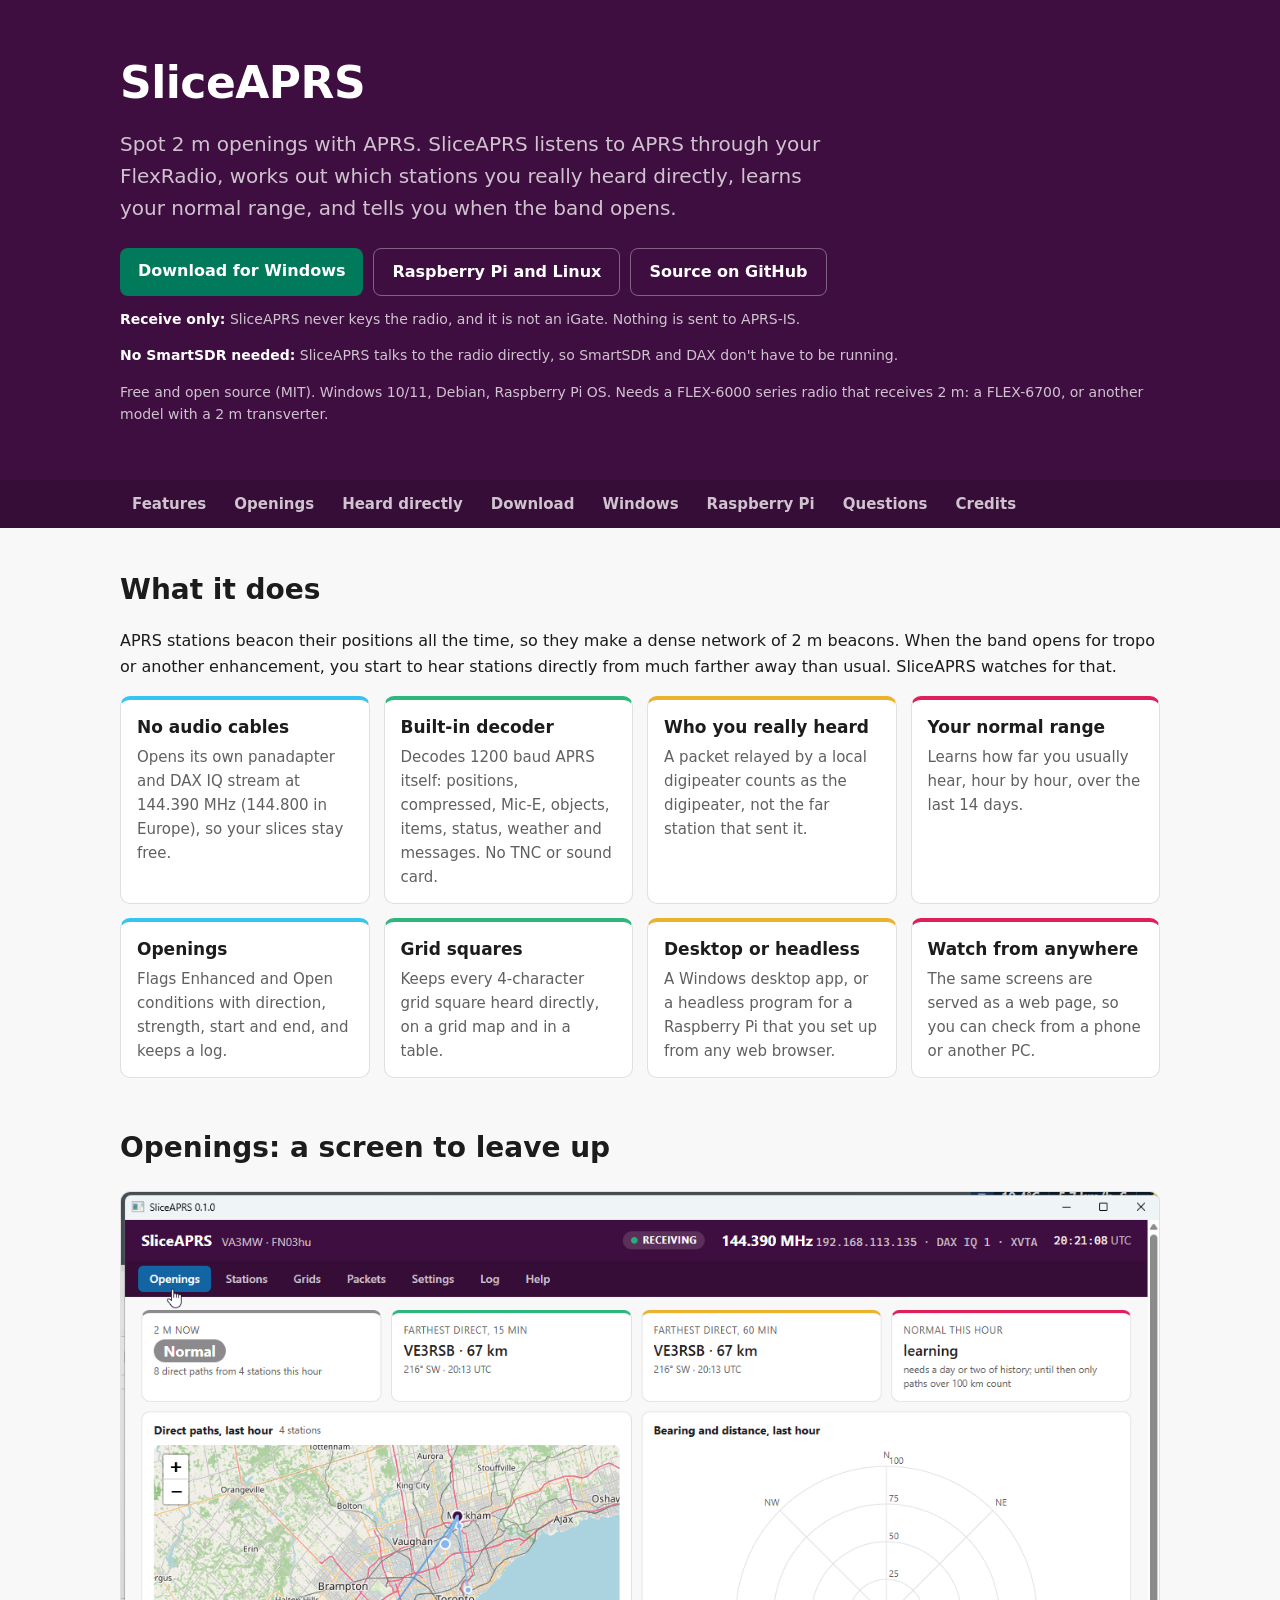
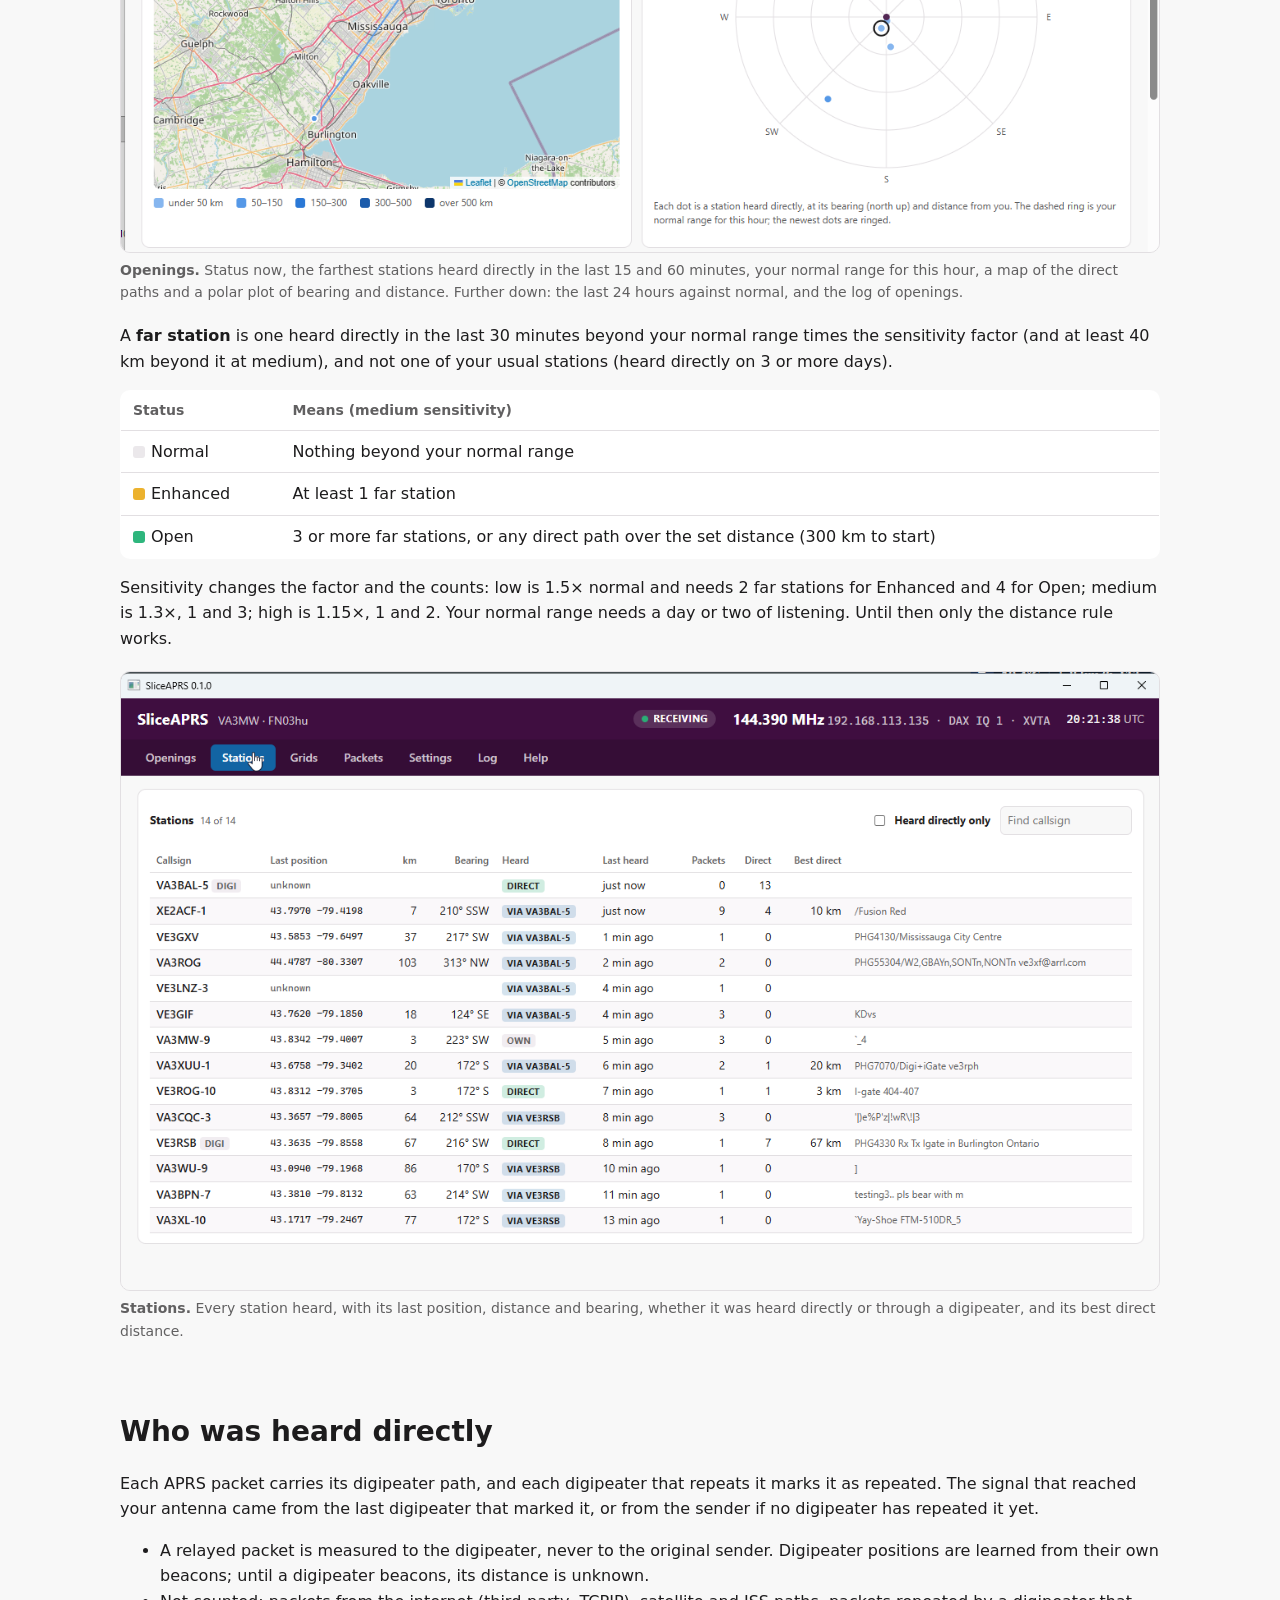
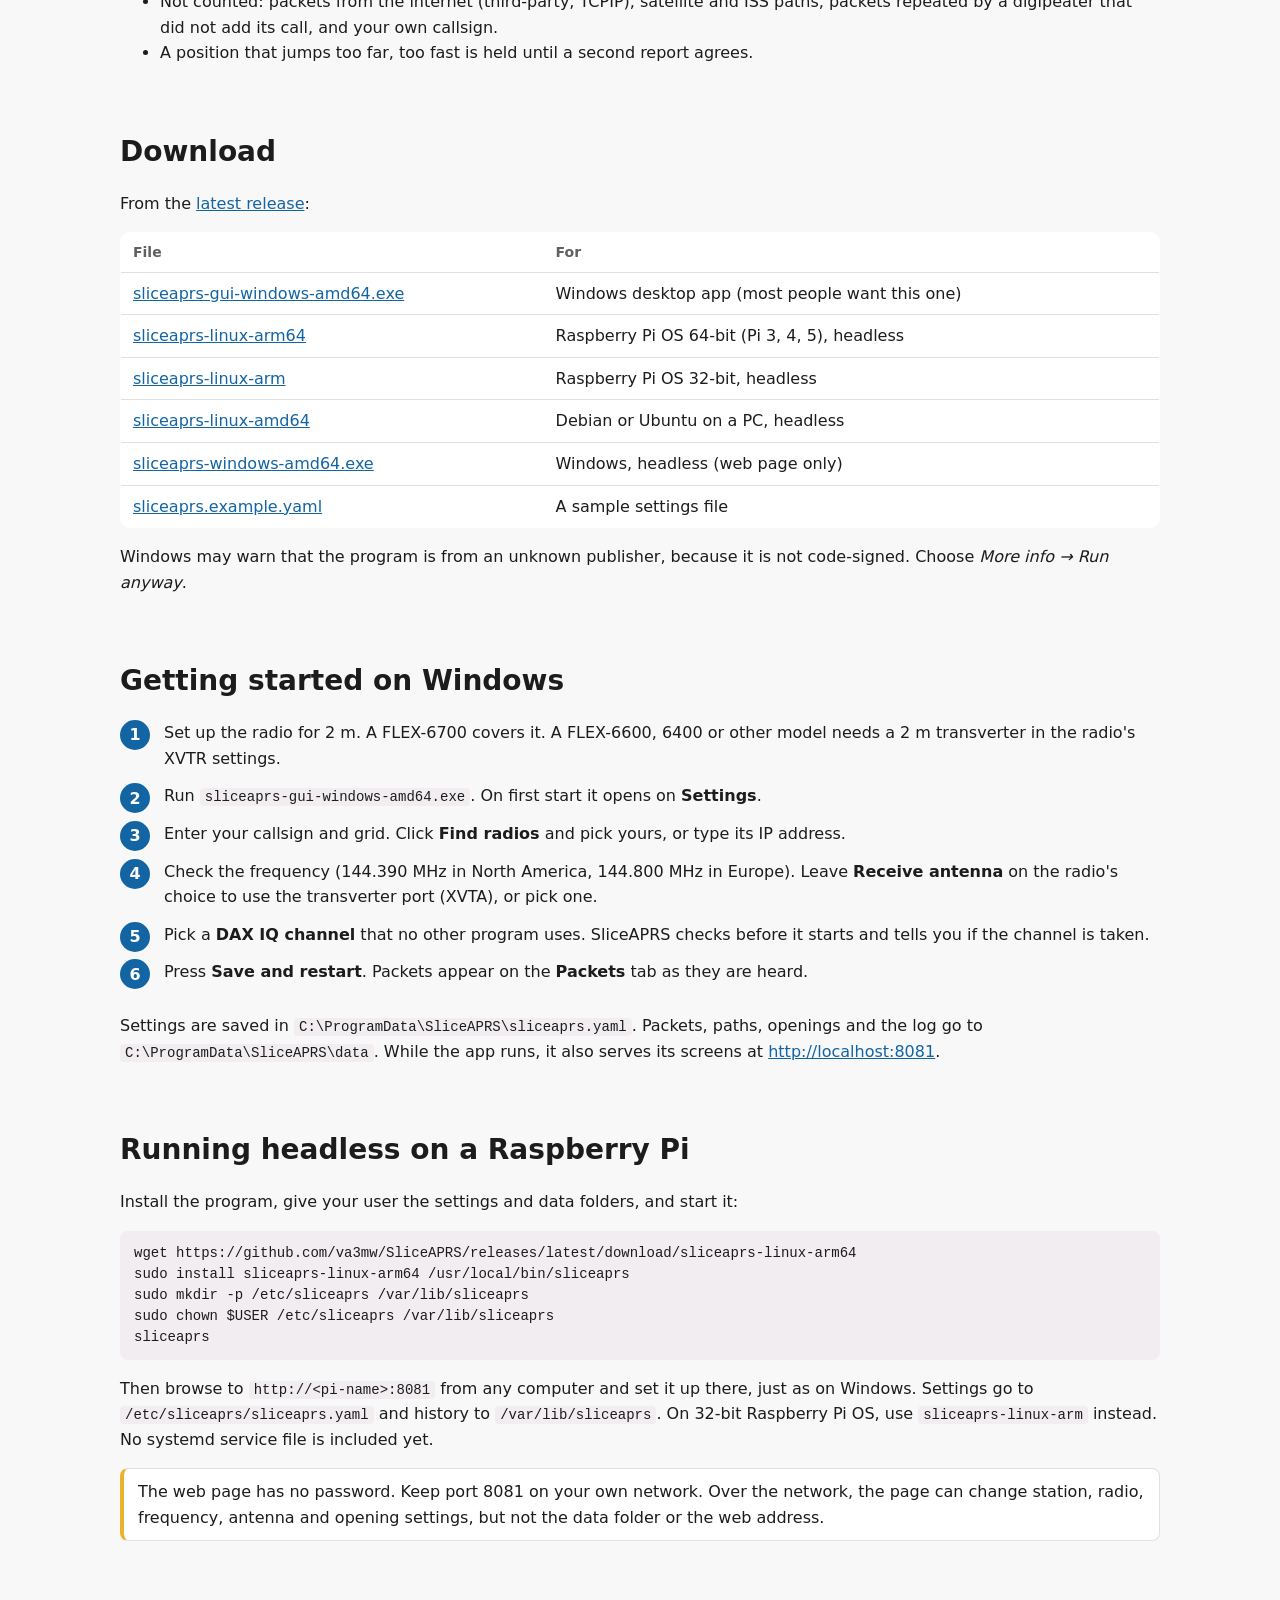
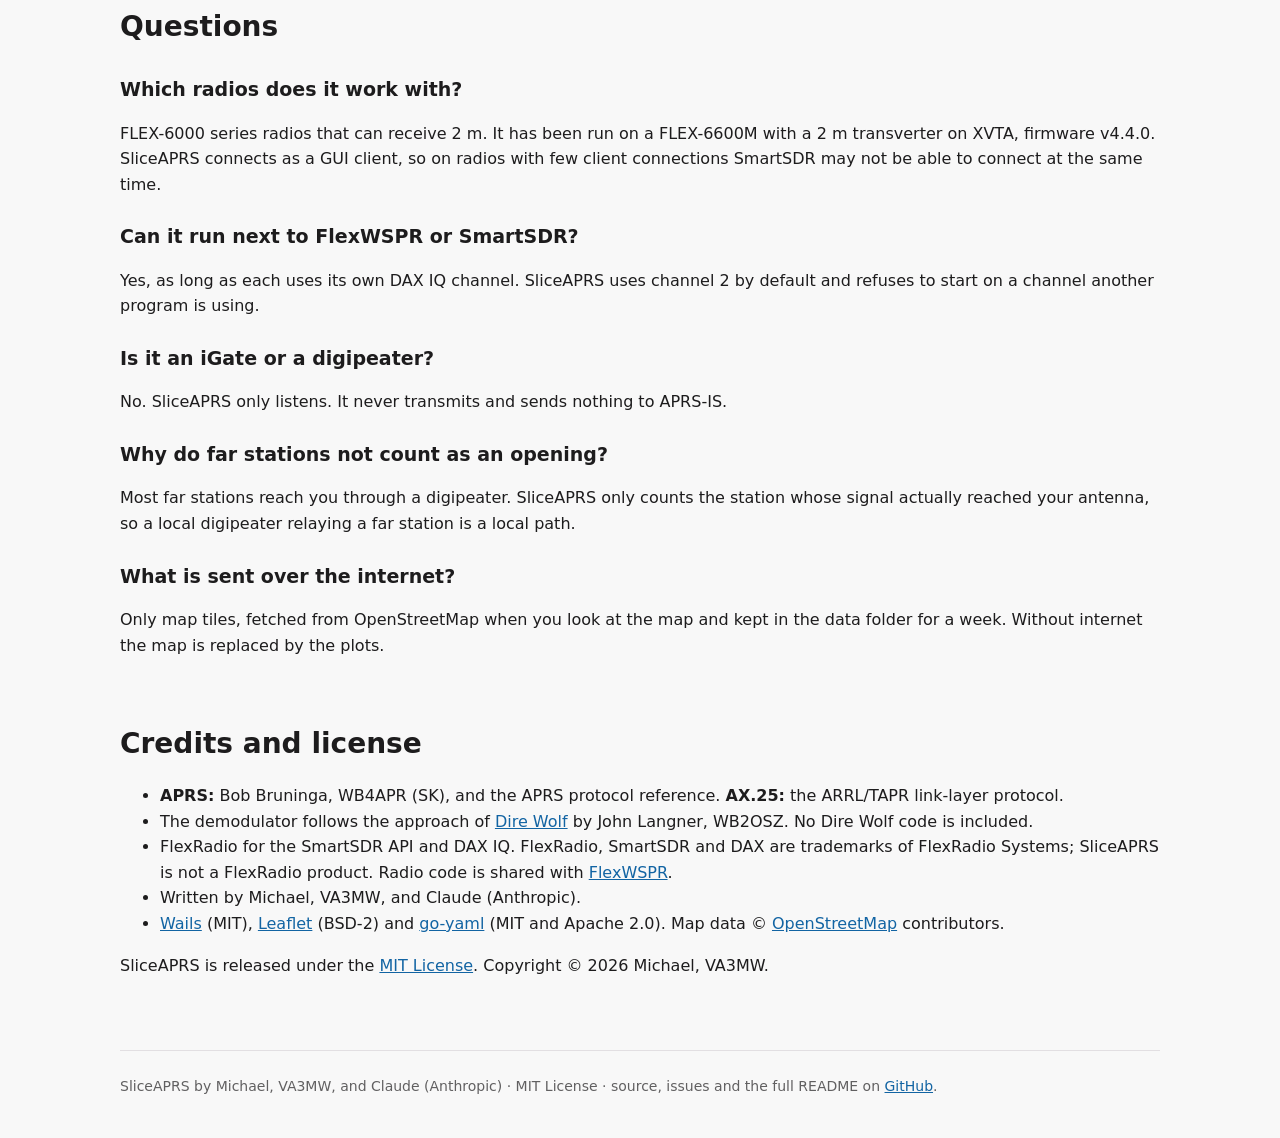
==== docs/index.html @ 5c66c069 "User page for GitHub Pages; link it from the README Co-Authored-By: Claude Opus 5.5 <noreply@anthrop" ====
<!doctype html>
<html lang="en">
<head>
<meta charset="utf-8">
<meta name="viewport" content="width=device-width, initial-scale=1">
<title>SliceAPRS</title>
<meta name="description" content="SliceAPRS: spot 2 m openings with APRS through a FlexRadio, on Windows, Debian and Raspberry Pi. Receive only.">
<style>
:root {
  --aub: #3f0e40; --aub-2: #350d36; --aub-3: #522653; --aub-ink: #fff; --aub-muted: #cfc3cf;
  --bg: #f8f8f8; --panel: #fff; --line: #e2dfe2; --text: #1d1c1d; --muted: #616061;
  --accent: #1264a3; --go: #007a5a; --go-hover: #148567;
  --c-blue: #36c5f0; --c-green: #2eb67d; --c-yellow: #ecb22e; --c-red: #e01e5a;
  --code: #f1edf1;
  color-scheme: light;
}
@media (prefers-color-scheme: dark) {
  :root { --aub: #350d36; --aub-2: #2a0a2b; --aub-ink: #e8e8e8; --aub-muted: #a8a0a8;
    --bg: #1a1d21; --panel: #222529; --line: #35373b; --text: #d1d2d3; --muted: #9a9b9e;
    --accent: #1d9bd1; --code: #2c2d30; color-scheme: dark; }
}
* { box-sizing: border-box; }
html { scroll-behavior: smooth; }
body { margin: 0; background: var(--bg); color: var(--text);
  font: 16px/1.6 system-ui, -apple-system, "Segoe UI", Roboto, sans-serif; }
a { color: var(--accent); }
code, pre { font-family: ui-monospace, "Cascadia Mono", Consolas, monospace; font-size: 14px; }
code { background: var(--code); padding: 1px 5px; border-radius: 4px; }
pre { background: var(--code); padding: 12px 14px; border-radius: 8px; overflow-x: auto; line-height: 1.5; }
pre code { background: none; padding: 0; }
.wrap { max-width: 1080px; margin: 0 auto; padding: 0 20px; }

header.hero { background: var(--aub); color: var(--aub-ink); padding: 48px 0 40px; }
.hero h1 { margin: 0; font-size: 44px; letter-spacing: -.5px; }
.hero p.lead { font-size: 20px; color: var(--aub-muted); max-width: 720px; margin: 10px 0 24px; }
.btns { display: flex; flex-wrap: wrap; gap: 10px; }
.btn { display: inline-block; padding: 10px 18px; border-radius: 8px; font-weight: 700; text-decoration: none; }
.btn.go { background: var(--go); color: #fff; }
.btn.go:hover { background: var(--go-hover); }
.btn.ghost { border: 1px solid rgba(255,255,255,.35); color: var(--aub-ink); }
.btn.ghost:hover { background: var(--aub-3); }
.hero .small { color: var(--aub-muted); font-size: 14px; margin-top: 12px; }
nav.bar { background: var(--aub-2); position: sticky; top: 0; z-index: 2; }
nav.bar .wrap { display: flex; gap: 4px; overflow-x: auto; scrollbar-width: none; padding-top: 6px; padding-bottom: 6px; }
nav.bar a { color: var(--aub-muted); text-decoration: none; font-weight: 600; padding: 6px 12px; border-radius: 6px; white-space: nowrap; font-size: 15px; }
nav.bar a:hover { background: var(--aub-3); color: var(--aub-ink); }

section { padding: 40px 0 8px; }
h2 { font-size: 28px; margin: 0 0 12px; }
h3 { font-size: 19px; margin: 24px 0 6px; }
.cards { display: grid; grid-template-columns: repeat(auto-fit, minmax(230px, 1fr)); gap: 14px; margin-top: 16px; }
.card { background: var(--panel); border: 1px solid var(--line); border-top: 4px solid var(--c-blue); border-radius: 10px; padding: 14px 16px; }
.card:nth-child(4n+2) { border-top-color: var(--c-green); }
.card:nth-child(4n+3) { border-top-color: var(--c-yellow); }
.card:nth-child(4n+4) { border-top-color: var(--c-red); }
.card h3 { margin: 0 0 4px; font-size: 17px; }
.card p { margin: 0; color: var(--muted); font-size: 15px; }
figure { margin: 20px 0; }
figure img { width: 100%; height: auto; border-radius: 10px; border: 1px solid var(--line); display: block; background: #fff; }
figcaption { color: var(--muted); font-size: 14px; margin-top: 6px; }
table { width: 100%; border-collapse: collapse; background: var(--panel); border: 1px solid var(--line); border-radius: 10px; overflow: hidden; }
th, td { text-align: left; padding: 8px 12px; border-bottom: 1px solid var(--line); vertical-align: top; }
th { font-size: 14px; color: var(--muted); }
tr:last-child td { border-bottom: 0; }
.scroll { overflow-x: auto; }
.steps { counter-reset: s; list-style: none; padding: 0; }
.steps li { counter-increment: s; position: relative; padding: 0 0 12px 44px; }
.steps li::before { content: counter(s); position: absolute; left: 0; top: 0; width: 30px; height: 30px; border-radius: 50%;
  background: var(--accent); color: #fff; font-weight: 700; display: flex; align-items: center; justify-content: center; }
.two { display: grid; grid-template-columns: 1fr 1fr; gap: 24px; }
@media (max-width: 800px) { .two { grid-template-columns: 1fr; } .hero h1 { font-size: 34px; } }
.note { background: var(--panel); border: 1px solid var(--line); border-left: 4px solid var(--c-yellow); border-radius: 8px; padding: 10px 14px; }
.lv { display: inline-block; width: 12px; height: 12px; border-radius: 3px; margin-right: 6px; vertical-align: -1px; }
footer { margin-top: 48px; padding: 24px 0 40px; border-top: 1px solid var(--line); color: var(--muted); font-size: 14px; }
</style>
</head>
<body>

<header class="hero">
  <div class="wrap">
    <h1>SliceAPRS</h1>
    <p class="lead">Spot 2 m openings with APRS. SliceAPRS listens to APRS through your FlexRadio, works out which stations you really heard directly, learns your normal range, and tells you when the band opens.</p>
    <div class="btns">
      <a class="btn go" href="https://github.com/va3mw/SliceAPRS/releases/latest/download/sliceaprs-gui-windows-amd64.exe">Download for Windows</a>
      <a class="btn ghost" href="#download">Raspberry Pi and Linux</a>
      <a class="btn ghost" href="https://github.com/va3mw/SliceAPRS">Source on GitHub</a>
    </div>
    <p class="small"><b style="color:var(--aub-ink)">Receive only:</b> SliceAPRS never keys the radio, and it is not an iGate. Nothing is sent to APRS-IS.</p>
    <p class="small"><b style="color:var(--aub-ink)">No SmartSDR needed:</b> SliceAPRS talks to the radio directly, so SmartSDR and DAX don't have to be running.</p>
    <p class="small">Free and open source (MIT). Windows 10/11, Debian, Raspberry Pi OS. Needs a FLEX-6000 series radio that receives 2 m: a FLEX-6700, or another model with a 2 m transverter.</p>
  </div>
</header>

<nav class="bar"><div class="wrap">
  <a href="#features">Features</a>
  <a href="#openings">Openings</a>
  <a href="#heard">Heard directly</a>
  <a href="#download">Download</a>
  <a href="#windows">Windows</a>
  <a href="#pi">Raspberry Pi</a>
  <a href="#faq">Questions</a>
  <a href="#credits">Credits</a>
</div></nav>

<main class="wrap">

<section id="features">
  <h2>What it does</h2>
  <p>APRS stations beacon their positions all the time, so they make a dense network of 2 m beacons. When the band opens for tropo or another enhancement, you start to hear stations directly from much farther away than usual. SliceAPRS watches for that.</p>
  <div class="cards">
    <div class="card"><h3>No audio cables</h3><p>Opens its own panadapter and DAX IQ stream at 144.390 MHz (144.800 in Europe), so your slices stay free.</p></div>
    <div class="card"><h3>Built-in decoder</h3><p>Decodes 1200 baud APRS itself: positions, compressed, Mic-E, objects, items, status, weather and messages. No TNC or sound card.</p></div>
    <div class="card"><h3>Who you really heard</h3><p>A packet relayed by a local digipeater counts as the digipeater, not the far station that sent it.</p></div>
    <div class="card"><h3>Your normal range</h3><p>Learns how far you usually hear, hour by hour, over the last 14 days.</p></div>
    <div class="card"><h3>Openings</h3><p>Flags Enhanced and Open conditions with direction, strength, start and end, and keeps a log.</p></div>
    <div class="card"><h3>Grid squares</h3><p>Keeps every 4-character grid square heard directly, on a grid map and in a table.</p></div>
    <div class="card"><h3>Desktop or headless</h3><p>A Windows desktop app, or a headless program for a Raspberry Pi that you set up from any web browser.</p></div>
    <div class="card"><h3>Watch from anywhere</h3><p>The same screens are served as a web page, so you can check from a phone or another PC.</p></div>
  </div>
</section>

<section id="openings">
  <h2>Openings: a screen to leave up</h2>
  <figure>
    <img src="openings.png" alt="Openings tab: 2 m status, farthest direct stations, a map of direct paths and a bearing and distance plot" loading="lazy">
    <figcaption><b>Openings.</b> Status now, the farthest stations heard directly in the last 15 and 60 minutes, your normal range for this hour, a map of the direct paths and a polar plot of bearing and distance. Further down: the last 24 hours against normal, and the log of openings.</figcaption>
  </figure>
  <p>A <b>far station</b> is one heard directly in the last 30 minutes beyond your normal range times the sensitivity factor (and at least 40 km beyond it at medium), and not one of your usual stations (heard directly on 3 or more days).</p>
  <div class="scroll"><table>
    <tr><th>Status</th><th>Means (medium sensitivity)</th></tr>
    <tr><td><span class="lv" style="background:#ebe8eb"></span>Normal</td><td>Nothing beyond your normal range</td></tr>
    <tr><td><span class="lv" style="background:#ecb22e"></span>Enhanced</td><td>At least 1 far station</td></tr>
    <tr><td><span class="lv" style="background:#2eb67d"></span>Open</td><td>3 or more far stations, or any direct path over the set distance (300 km to start)</td></tr>
  </table></div>
  <p>Sensitivity changes the factor and the counts: low is 1.5× normal and needs 2 far stations for Enhanced and 4 for Open; medium is 1.3×, 1 and 3; high is 1.15×, 1 and 2. Your normal range needs a day or two of listening. Until then only the distance rule works.</p>
  <figure>
    <img src="stations.png" alt="Stations tab: every station heard with its position, distance, bearing and how it was heard" loading="lazy">
    <figcaption><b>Stations.</b> Every station heard, with its last position, distance and bearing, whether it was heard directly or through a digipeater, and its best direct distance.</figcaption>
  </figure>
</section>

<section id="heard">
  <h2>Who was heard directly</h2>
  <p>Each APRS packet carries its digipeater path, and each digipeater that repeats it marks it as repeated. The signal that reached your antenna came from the last digipeater that marked it, or from the sender if no digipeater has repeated it yet.</p>
  <ul>
    <li>A relayed packet is measured to the digipeater, never to the original sender. Digipeater positions are learned from their own beacons; until a digipeater beacons, its distance is unknown.</li>
    <li>Not counted: packets from the internet (third-party, TCPIP), satellite and ISS paths, packets repeated by a digipeater that did not add its call, and your own callsign.</li>
    <li>A position that jumps too far, too fast is held until a second report agrees.</li>
  </ul>
</section>

<section id="download">
  <h2>Download</h2>
  <p>From the <a href="https://github.com/va3mw/SliceAPRS/releases/latest">latest release</a>:</p>
  <div class="scroll"><table>
    <tr><th>File</th><th>For</th></tr>
    <tr><td><a href="https://github.com/va3mw/SliceAPRS/releases/latest/download/sliceaprs-gui-windows-amd64.exe">sliceaprs-gui-windows-amd64.exe</a></td><td>Windows desktop app (most people want this one)</td></tr>
    <tr><td><a href="https://github.com/va3mw/SliceAPRS/releases/latest/download/sliceaprs-linux-arm64">sliceaprs-linux-arm64</a></td><td>Raspberry Pi OS 64-bit (Pi 3, 4, 5), headless</td></tr>
    <tr><td><a href="https://github.com/va3mw/SliceAPRS/releases/latest/download/sliceaprs-linux-arm">sliceaprs-linux-arm</a></td><td>Raspberry Pi OS 32-bit, headless</td></tr>
    <tr><td><a href="https://github.com/va3mw/SliceAPRS/releases/latest/download/sliceaprs-linux-amd64">sliceaprs-linux-amd64</a></td><td>Debian or Ubuntu on a PC, headless</td></tr>
    <tr><td><a href="https://github.com/va3mw/SliceAPRS/releases/latest/download/sliceaprs-windows-amd64.exe">sliceaprs-windows-amd64.exe</a></td><td>Windows, headless (web page only)</td></tr>
    <tr><td><a href="https://github.com/va3mw/SliceAPRS/releases/latest/download/sliceaprs.example.yaml">sliceaprs.example.yaml</a></td><td>A sample settings file</td></tr>
  </table></div>
  <p>Windows may warn that the program is from an unknown publisher, because it is not code-signed. Choose <i>More info → Run anyway</i>.</p>
</section>

<section id="windows">
  <h2>Getting started on Windows</h2>
  <ol class="steps">
    <li>Set up the radio for 2 m. A FLEX-6700 covers it. A FLEX-6600, 6400 or other model needs a 2 m transverter in the radio's XVTR settings.</li>
    <li>Run <code>sliceaprs-gui-windows-amd64.exe</code>. On first start it opens on <b>Settings</b>.</li>
    <li>Enter your callsign and grid. Click <b>Find radios</b> and pick yours, or type its IP address.</li>
    <li>Check the frequency (144.390 MHz in North America, 144.800 MHz in Europe). Leave <b>Receive antenna</b> on the radio's choice to use the transverter port (XVTA), or pick one.</li>
    <li>Pick a <b>DAX IQ channel</b> that no other program uses. SliceAPRS checks before it starts and tells you if the channel is taken.</li>
    <li>Press <b>Save and restart</b>. Packets appear on the <b>Packets</b> tab as they are heard.</li>
  </ol>
  <p>Settings are saved in <code>C:\ProgramData\SliceAPRS\sliceaprs.yaml</code>. Packets, paths, openings and the log go to <code>C:\ProgramData\SliceAPRS\data</code>. While the app runs, it also serves its screens at <a href="http://localhost:8081">http://localhost:8081</a>.</p>
</section>

<section id="pi">
  <h2>Running headless on a Raspberry Pi</h2>
  <p>Install the program, give your user the settings and data folders, and start it:</p>
<pre><code>wget https://github.com/va3mw/SliceAPRS/releases/latest/download/sliceaprs-linux-arm64
sudo install sliceaprs-linux-arm64 /usr/local/bin/sliceaprs
sudo mkdir -p /etc/sliceaprs /var/lib/sliceaprs
sudo chown $USER /etc/sliceaprs /var/lib/sliceaprs
sliceaprs</code></pre>
  <p>Then browse to <code>http://&lt;pi-name&gt;:8081</code> from any computer and set it up there, just as on Windows. Settings go to <code>/etc/sliceaprs/sliceaprs.yaml</code> and history to <code>/var/lib/sliceaprs</code>. On 32-bit Raspberry Pi OS, use <code>sliceaprs-linux-arm</code> instead. No systemd service file is included yet.</p>
  <p class="note">The web page has no password. Keep port 8081 on your own network. Over the network, the page can change station, radio, frequency, antenna and opening settings, but not the data folder or the web address.</p>
</section>

<section id="faq">
  <h2>Questions</h2>
  <h3>Which radios does it work with?</h3>
  <p>FLEX-6000 series radios that can receive 2 m. It has been run on a FLEX-6600M with a 2 m transverter on XVTA, firmware v4.4.0. SliceAPRS connects as a GUI client, so on radios with few client connections SmartSDR may not be able to connect at the same time.</p>
  <h3>Can it run next to FlexWSPR or SmartSDR?</h3>
  <p>Yes, as long as each uses its own DAX IQ channel. SliceAPRS uses channel 2 by default and refuses to start on a channel another program is using.</p>
  <h3>Is it an iGate or a digipeater?</h3>
  <p>No. SliceAPRS only listens. It never transmits and sends nothing to APRS-IS.</p>
  <h3>Why do far stations not count as an opening?</h3>
  <p>Most far stations reach you through a digipeater. SliceAPRS only counts the station whose signal actually reached your antenna, so a local digipeater relaying a far station is a local path.</p>
  <h3>What is sent over the internet?</h3>
  <p>Only map tiles, fetched from OpenStreetMap when you look at the map and kept in the data folder for a week. Without internet the map is replaced by the plots.</p>
</section>

<section id="credits">
  <h2>Credits and license</h2>
  <ul>
    <li><b>APRS:</b> Bob Bruninga, WB4APR (SK), and the APRS protocol reference. <b>AX.25:</b> the ARRL/TAPR link-layer protocol.</li>
    <li>The demodulator follows the approach of <a href="https://github.com/wb2osz/direwolf">Dire Wolf</a> by John Langner, WB2OSZ. No Dire Wolf code is included.</li>
    <li>FlexRadio for the SmartSDR API and DAX IQ. FlexRadio, SmartSDR and DAX are trademarks of FlexRadio Systems; SliceAPRS is not a FlexRadio product. Radio code is shared with <a href="https://va3mw.github.io/FlexWSPR/">FlexWSPR</a>.</li>
    <li>Written by Michael, VA3MW, and Claude (Anthropic).</li>
    <li><a href="https://wails.io/">Wails</a> (MIT), <a href="https://leafletjs.com/">Leaflet</a> (BSD-2) and <a href="https://github.com/go-yaml/yaml">go-yaml</a> (MIT and Apache 2.0). Map data © <a href="https://www.openstreetmap.org/copyright">OpenStreetMap</a> contributors.</li>
  </ul>
  <p>SliceAPRS is released under the <a href="https://github.com/va3mw/SliceAPRS/blob/main/LICENSE">MIT License</a>. Copyright © 2026 Michael, VA3MW.</p>
</section>

<footer>
  SliceAPRS by Michael, VA3MW, and Claude (Anthropic) · MIT License · source, issues and the full README on <a href="https://github.com/va3mw/SliceAPRS">GitHub</a>.
</footer>
</main>
</body>
</html>
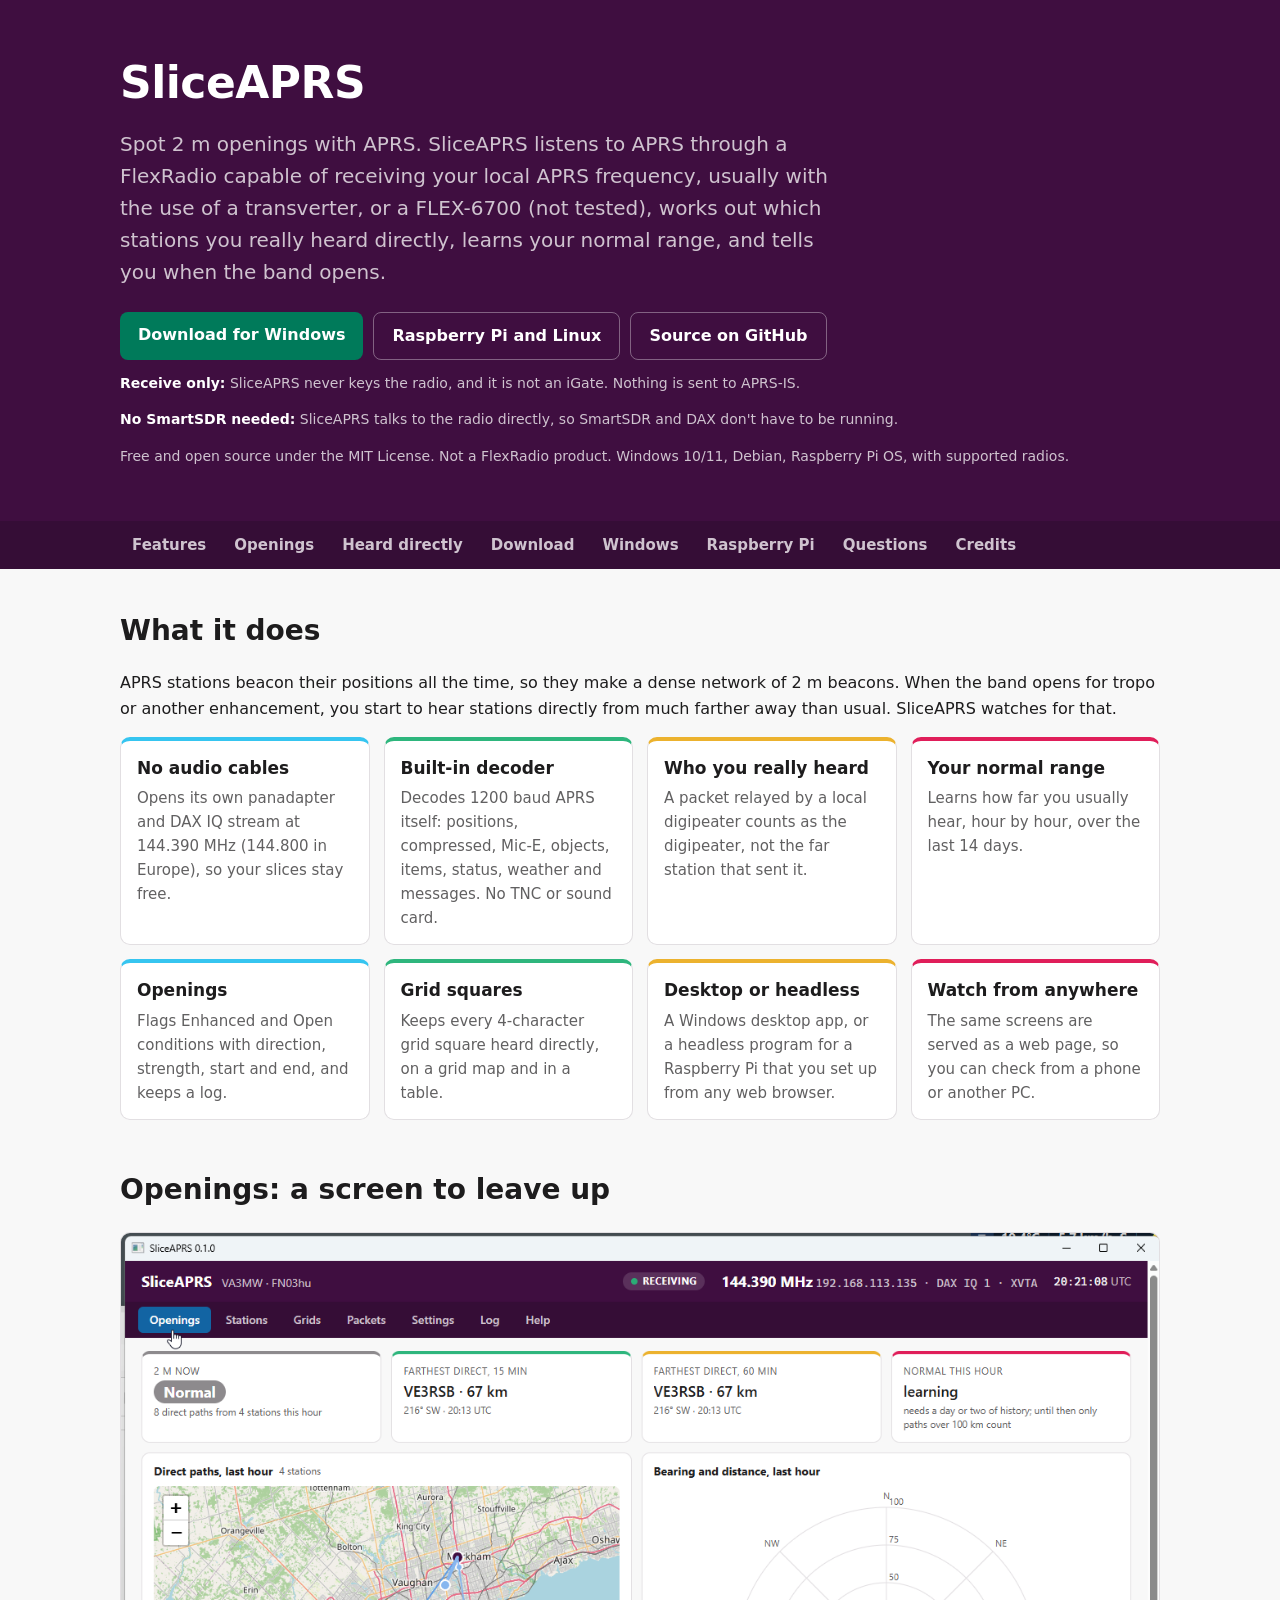
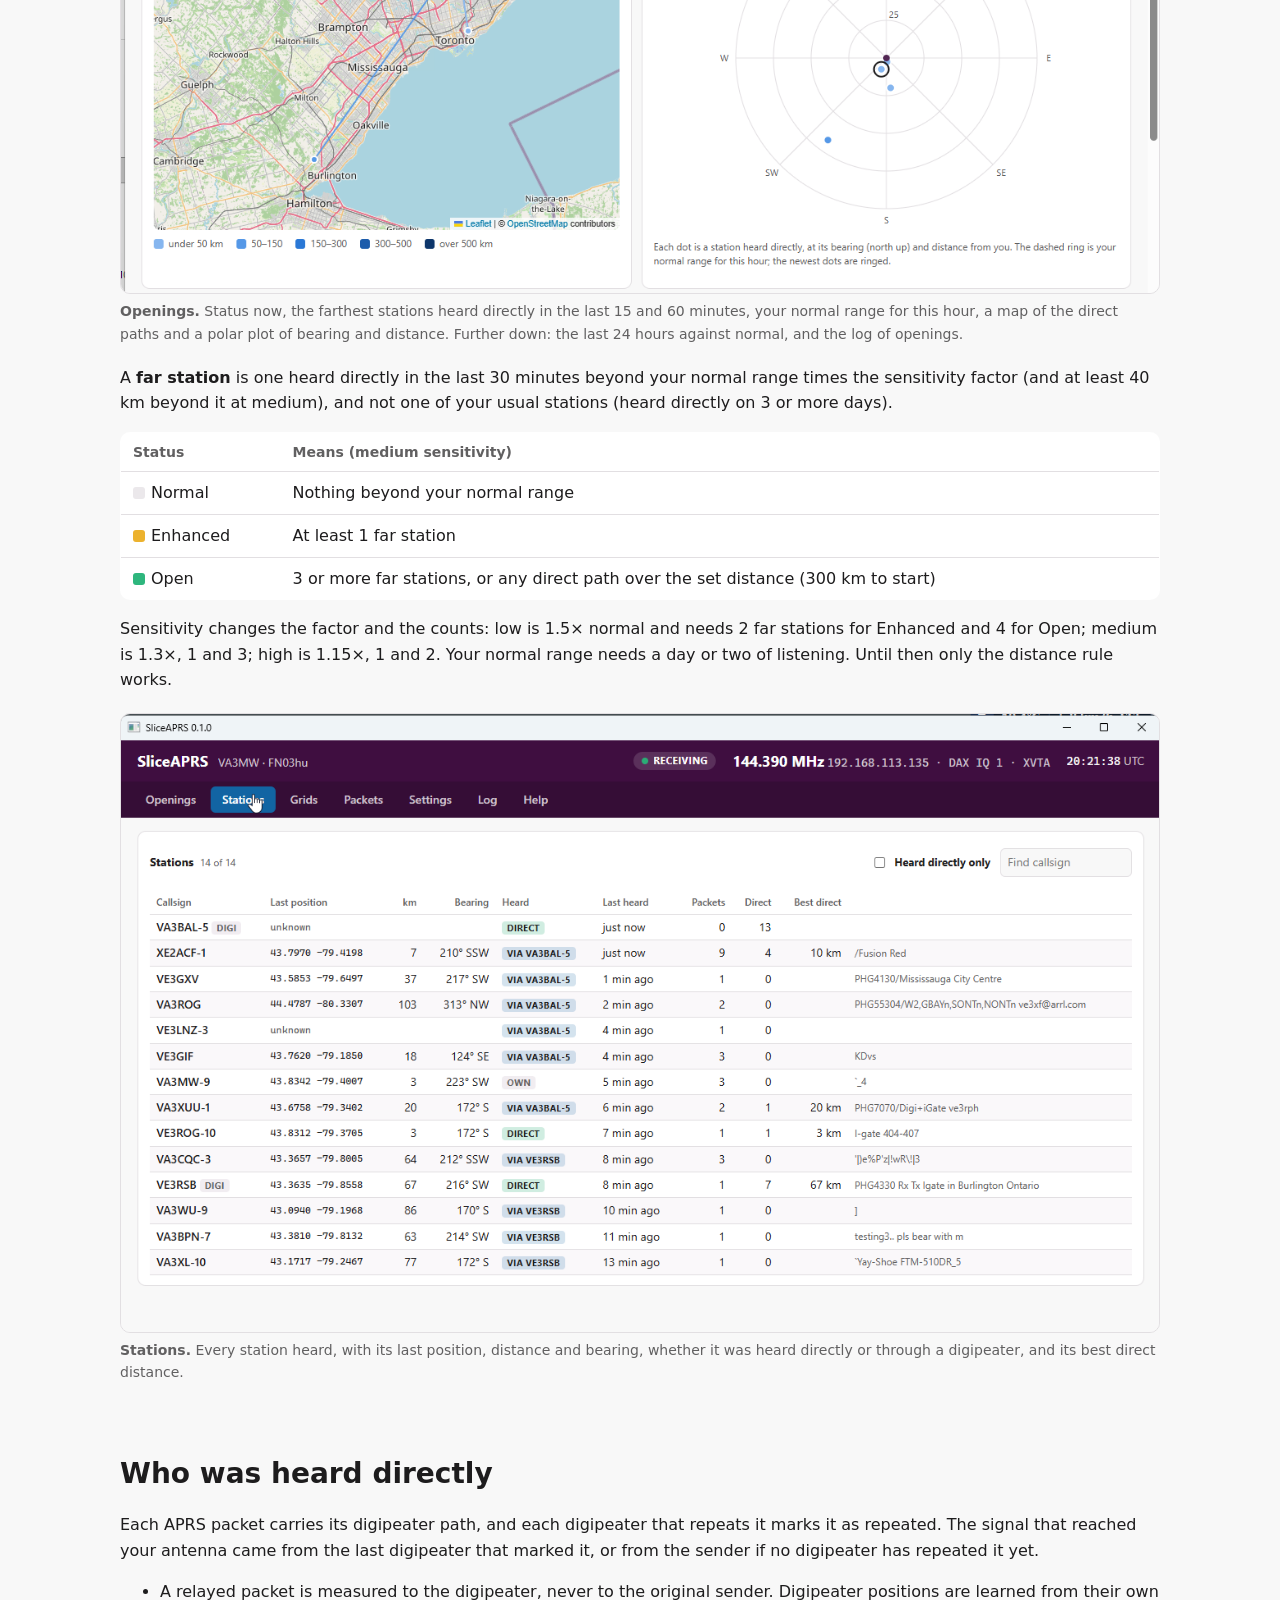
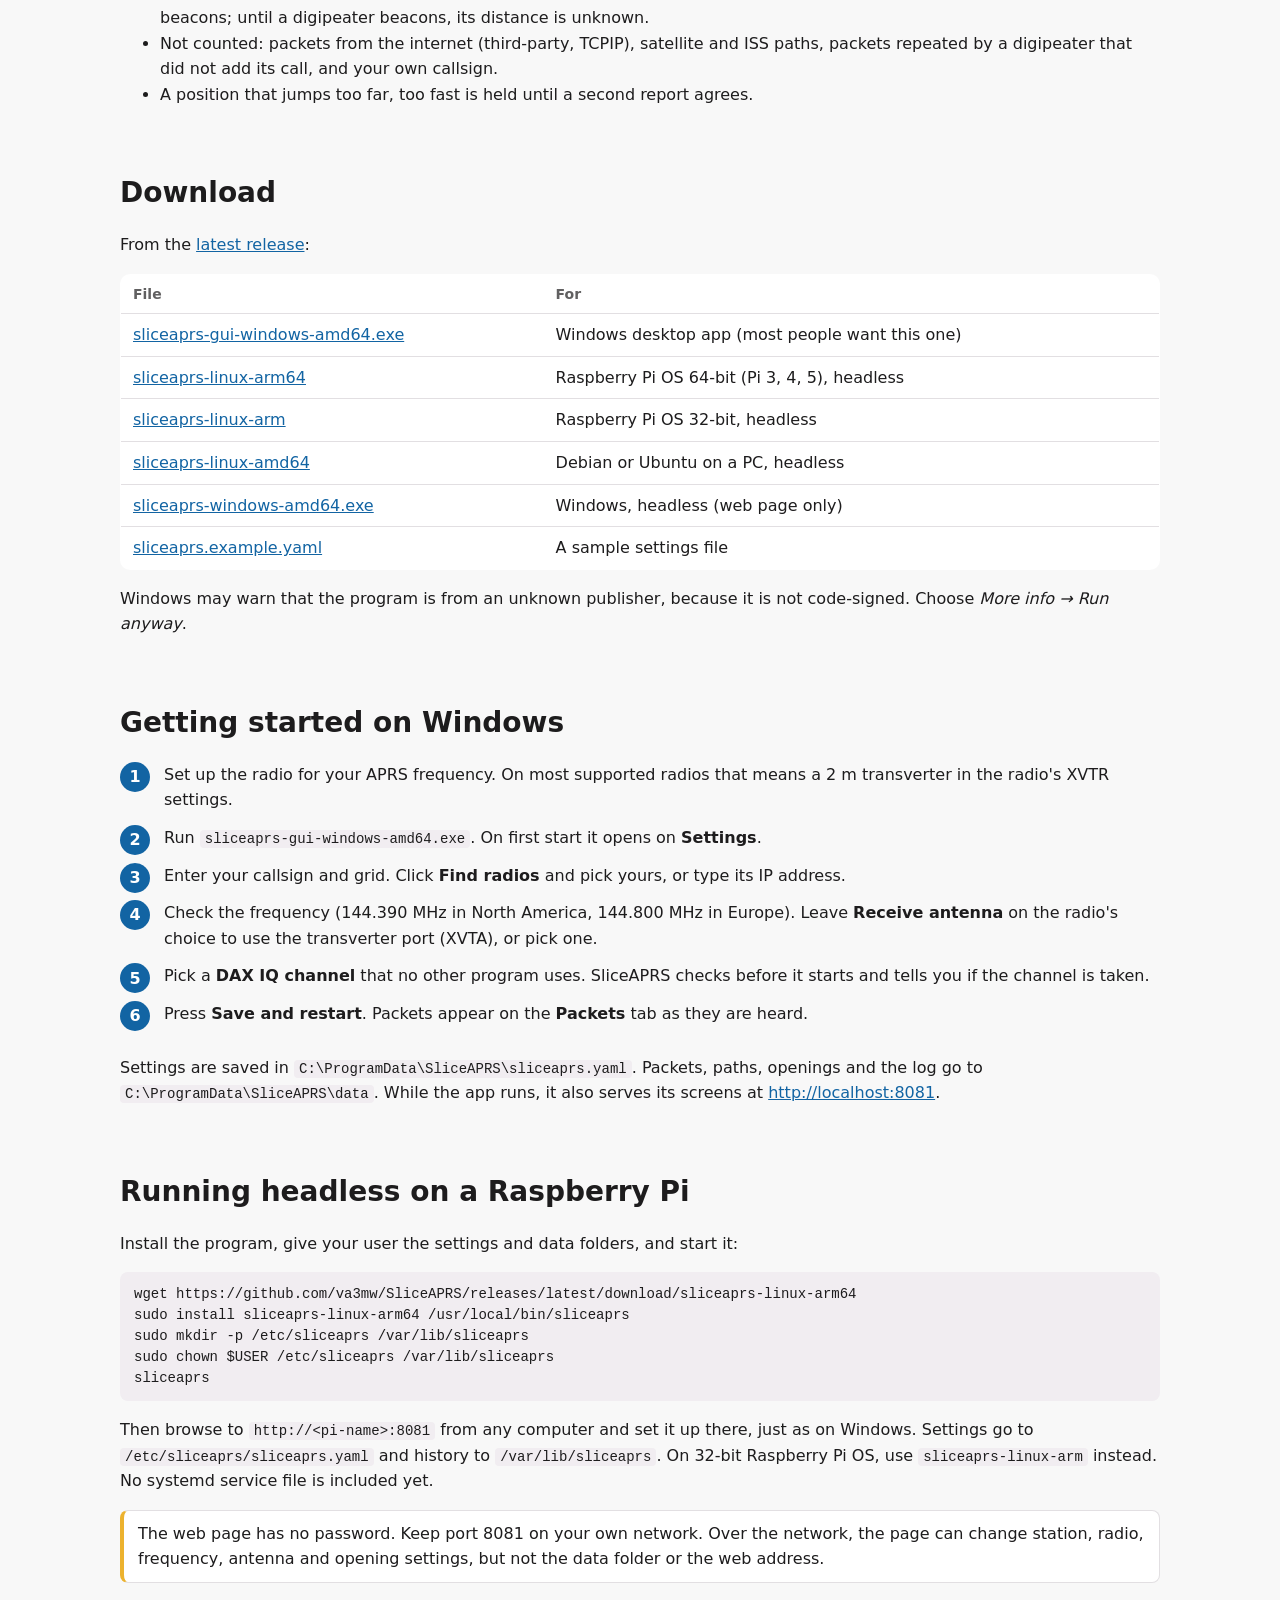
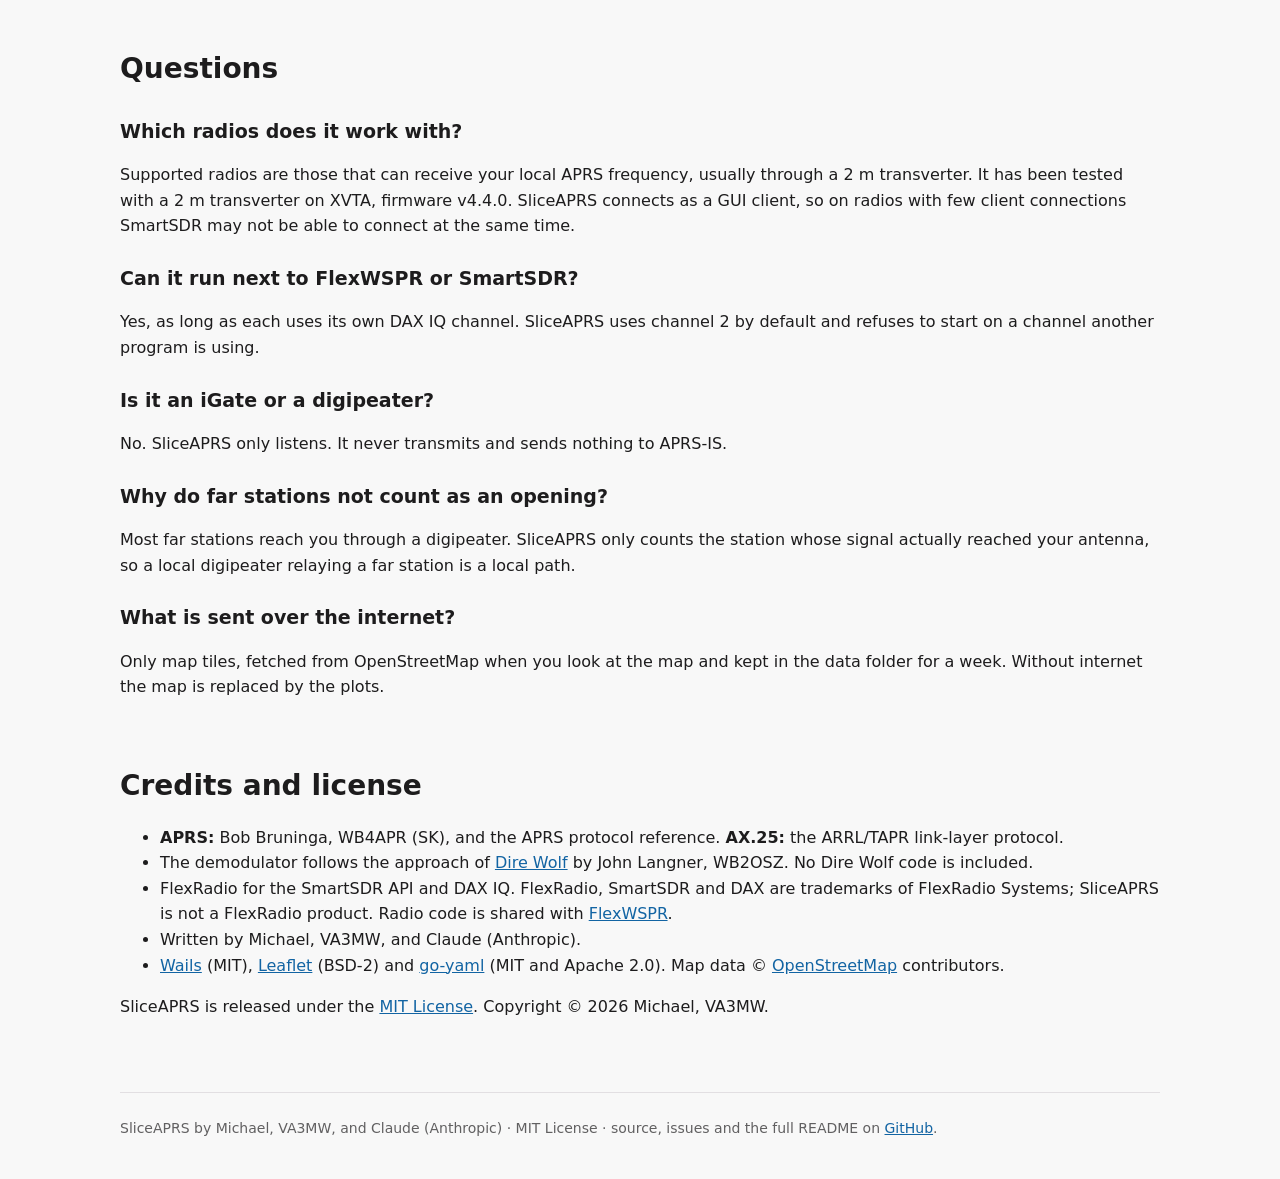
==== commit f56ce6af: "Radio wording: supported radios; not a FlexRadio product; MIT Name radio models only in the first me" ====
--- a/docs/index.html
+++ b/docs/index.html
@@ -79,7 +79,7 @@
 <header class="hero">
   <div class="wrap">
     <h1>SliceAPRS</h1>
-    <p class="lead">Spot 2 m openings with APRS. SliceAPRS listens to APRS through your FlexRadio, works out which stations you really heard directly, learns your normal range, and tells you when the band opens.</p>
+    <p class="lead">Spot 2 m openings with APRS. SliceAPRS listens to APRS through a FlexRadio capable of receiving your local APRS frequency, usually with the use of a transverter, or a FLEX-6700 (not tested), works out which stations you really heard directly, learns your normal range, and tells you when the band opens.</p>
     <div class="btns">
       <a class="btn go" href="https://github.com/va3mw/SliceAPRS/releases/latest/download/sliceaprs-gui-windows-amd64.exe">Download for Windows</a>
       <a class="btn ghost" href="#download">Raspberry Pi and Linux</a>
@@ -87,7 +87,7 @@
     </div>
     <p class="small"><b style="color:var(--aub-ink)">Receive only:</b> SliceAPRS never keys the radio, and it is not an iGate. Nothing is sent to APRS-IS.</p>
     <p class="small"><b style="color:var(--aub-ink)">No SmartSDR needed:</b> SliceAPRS talks to the radio directly, so SmartSDR and DAX don't have to be running.</p>
-    <p class="small">Free and open source (MIT). Windows 10/11, Debian, Raspberry Pi OS. Needs a FLEX-6000 series radio that receives 2 m: a FLEX-6700, or another model with a 2 m transverter.</p>
+    <p class="small">Free and open source under the MIT License. Not a FlexRadio product. Windows 10/11, Debian, Raspberry Pi OS, with supported radios.</p>
   </div>
 </header>
 
@@ -167,7 +167,7 @@
 <section id="windows">
   <h2>Getting started on Windows</h2>
   <ol class="steps">
-    <li>Set up the radio for 2 m. A FLEX-6700 covers it. A FLEX-6600, 6400 or other model needs a 2 m transverter in the radio's XVTR settings.</li>
+    <li>Set up the radio for your APRS frequency. On most supported radios that means a 2 m transverter in the radio's XVTR settings.</li>
     <li>Run <code>sliceaprs-gui-windows-amd64.exe</code>. On first start it opens on <b>Settings</b>.</li>
     <li>Enter your callsign and grid. Click <b>Find radios</b> and pick yours, or type its IP address.</li>
     <li>Check the frequency (144.390 MHz in North America, 144.800 MHz in Europe). Leave <b>Receive antenna</b> on the radio's choice to use the transverter port (XVTA), or pick one.</li>
@@ -192,7 +192,7 @@
 <section id="faq">
   <h2>Questions</h2>
   <h3>Which radios does it work with?</h3>
-  <p>FLEX-6000 series radios that can receive 2 m. It has been run on a FLEX-6600M with a 2 m transverter on XVTA, firmware v4.4.0. SliceAPRS connects as a GUI client, so on radios with few client connections SmartSDR may not be able to connect at the same time.</p>
+  <p>Supported radios are those that can receive your local APRS frequency, usually through a 2 m transverter. It has been tested with a 2 m transverter on XVTA, firmware v4.4.0. SliceAPRS connects as a GUI client, so on radios with few client connections SmartSDR may not be able to connect at the same time.</p>
   <h3>Can it run next to FlexWSPR or SmartSDR?</h3>
   <p>Yes, as long as each uses its own DAX IQ channel. SliceAPRS uses channel 2 by default and refuses to start on a channel another program is using.</p>
   <h3>Is it an iGate or a digipeater?</h3>
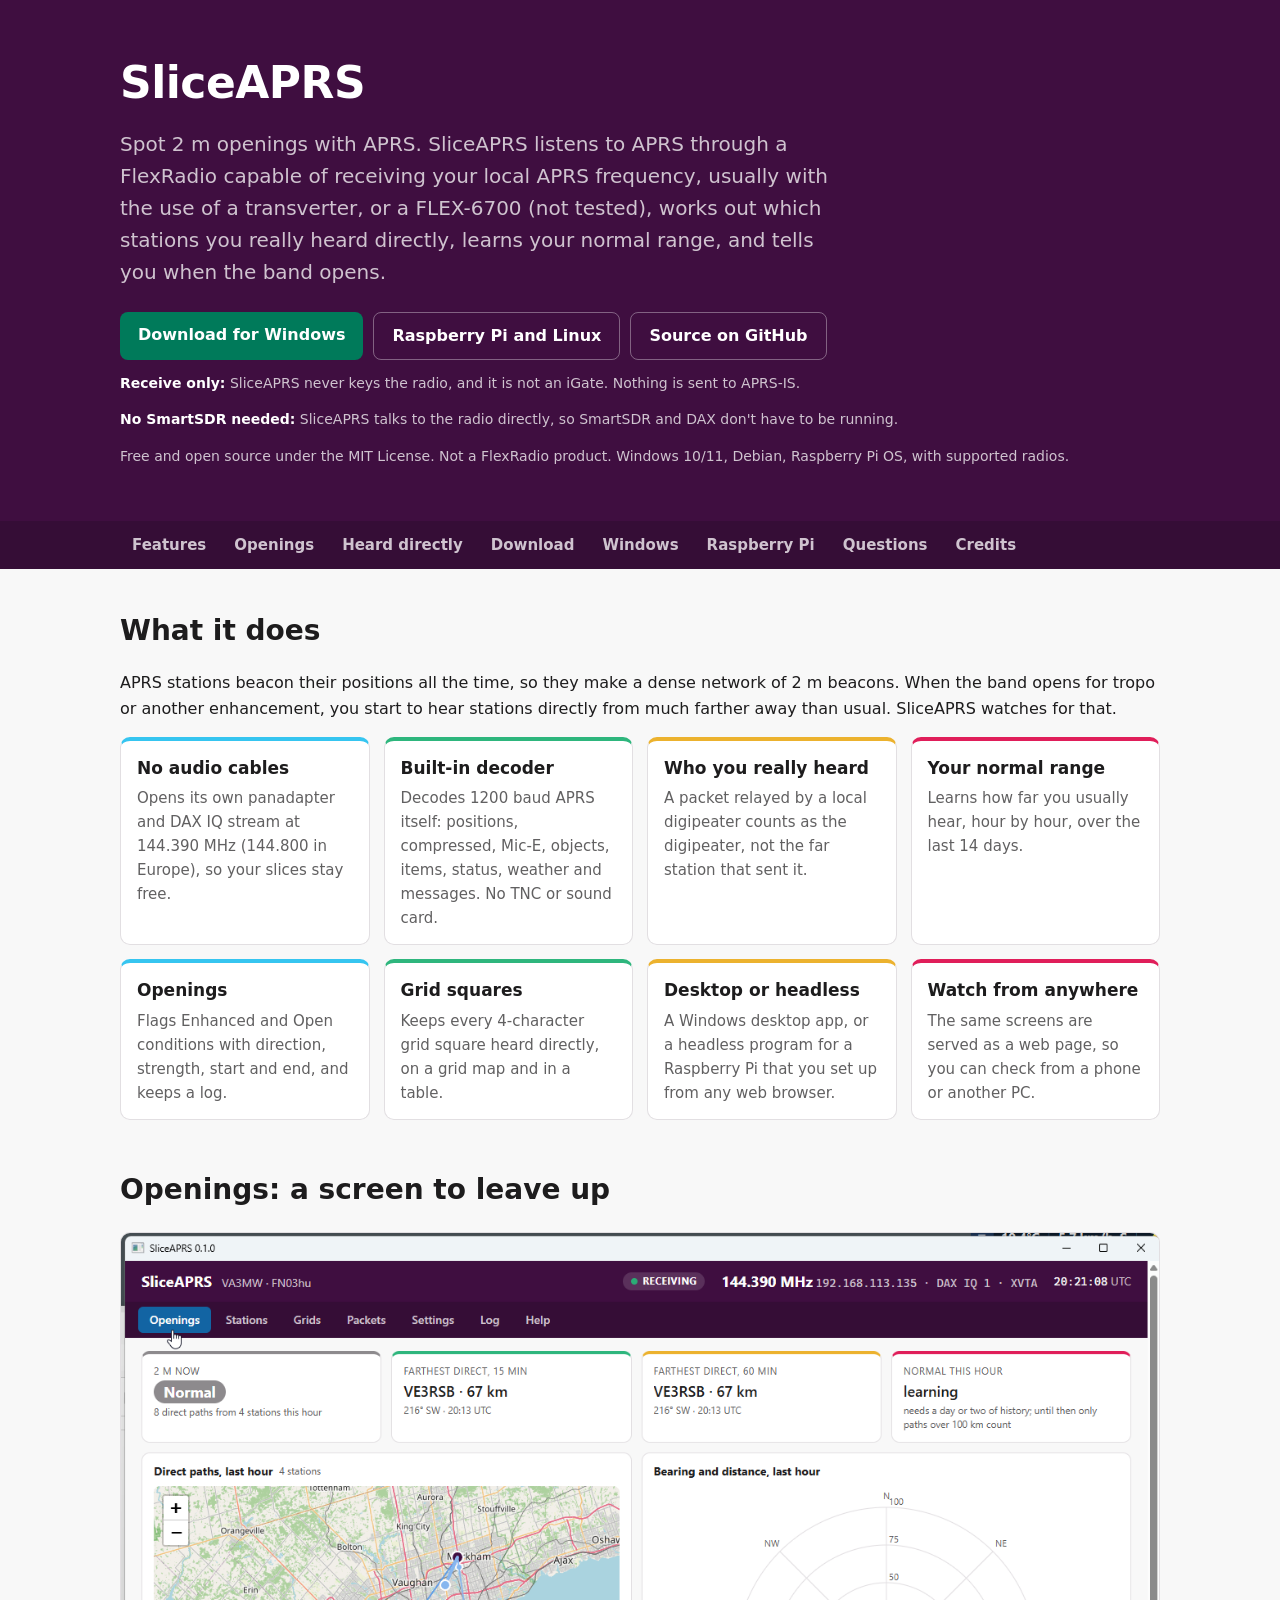
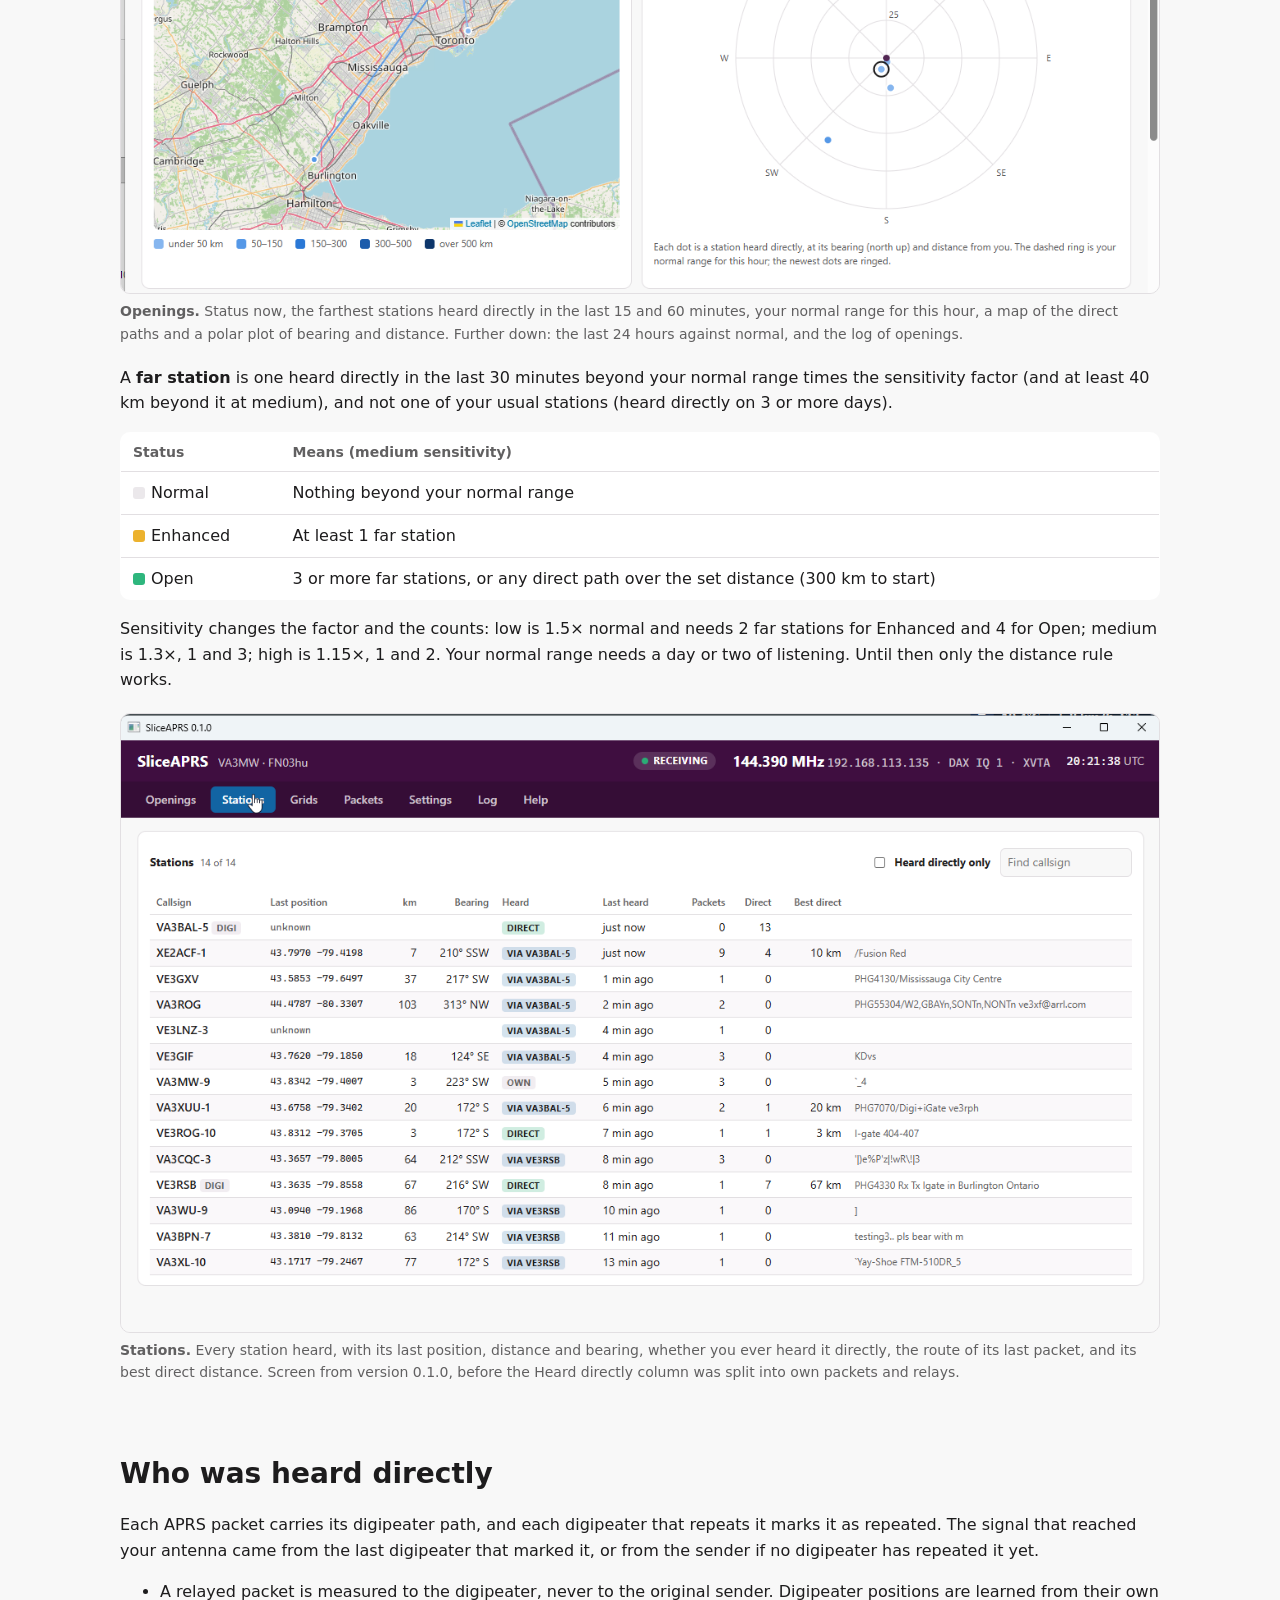
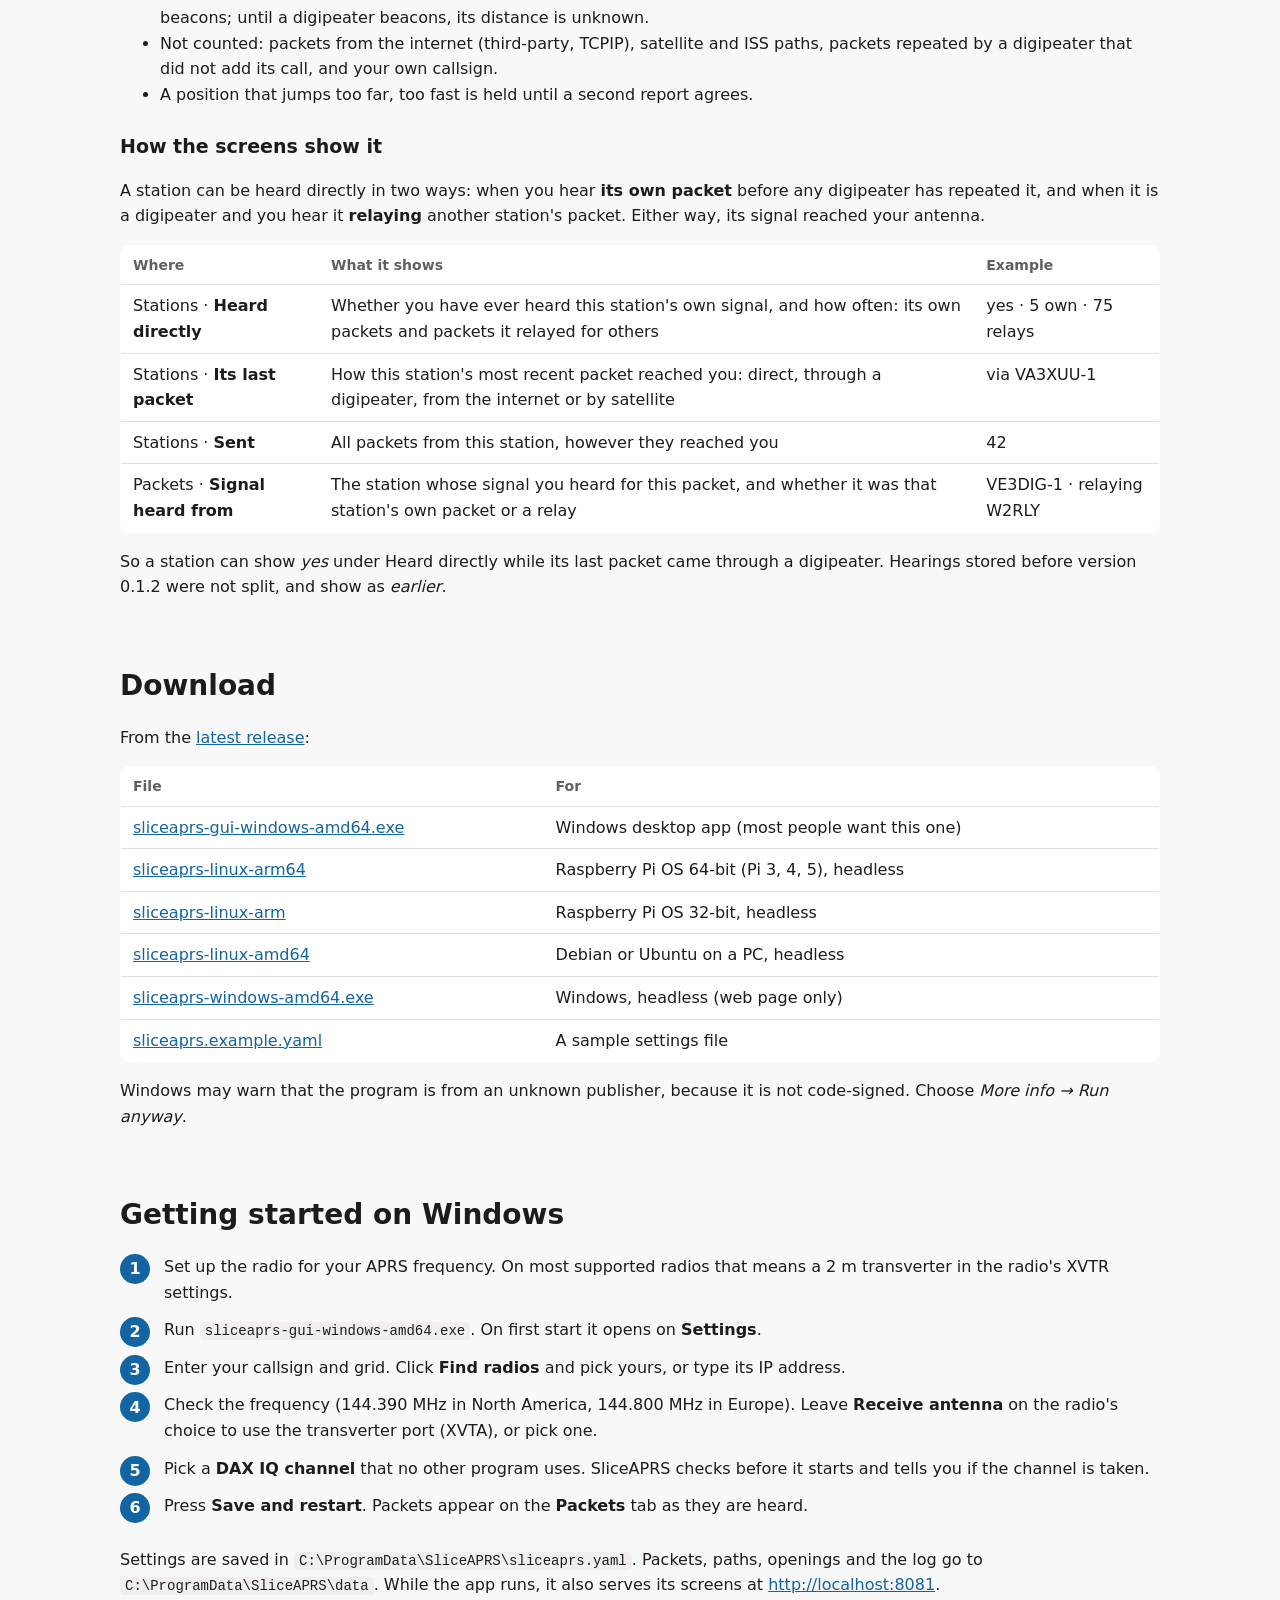
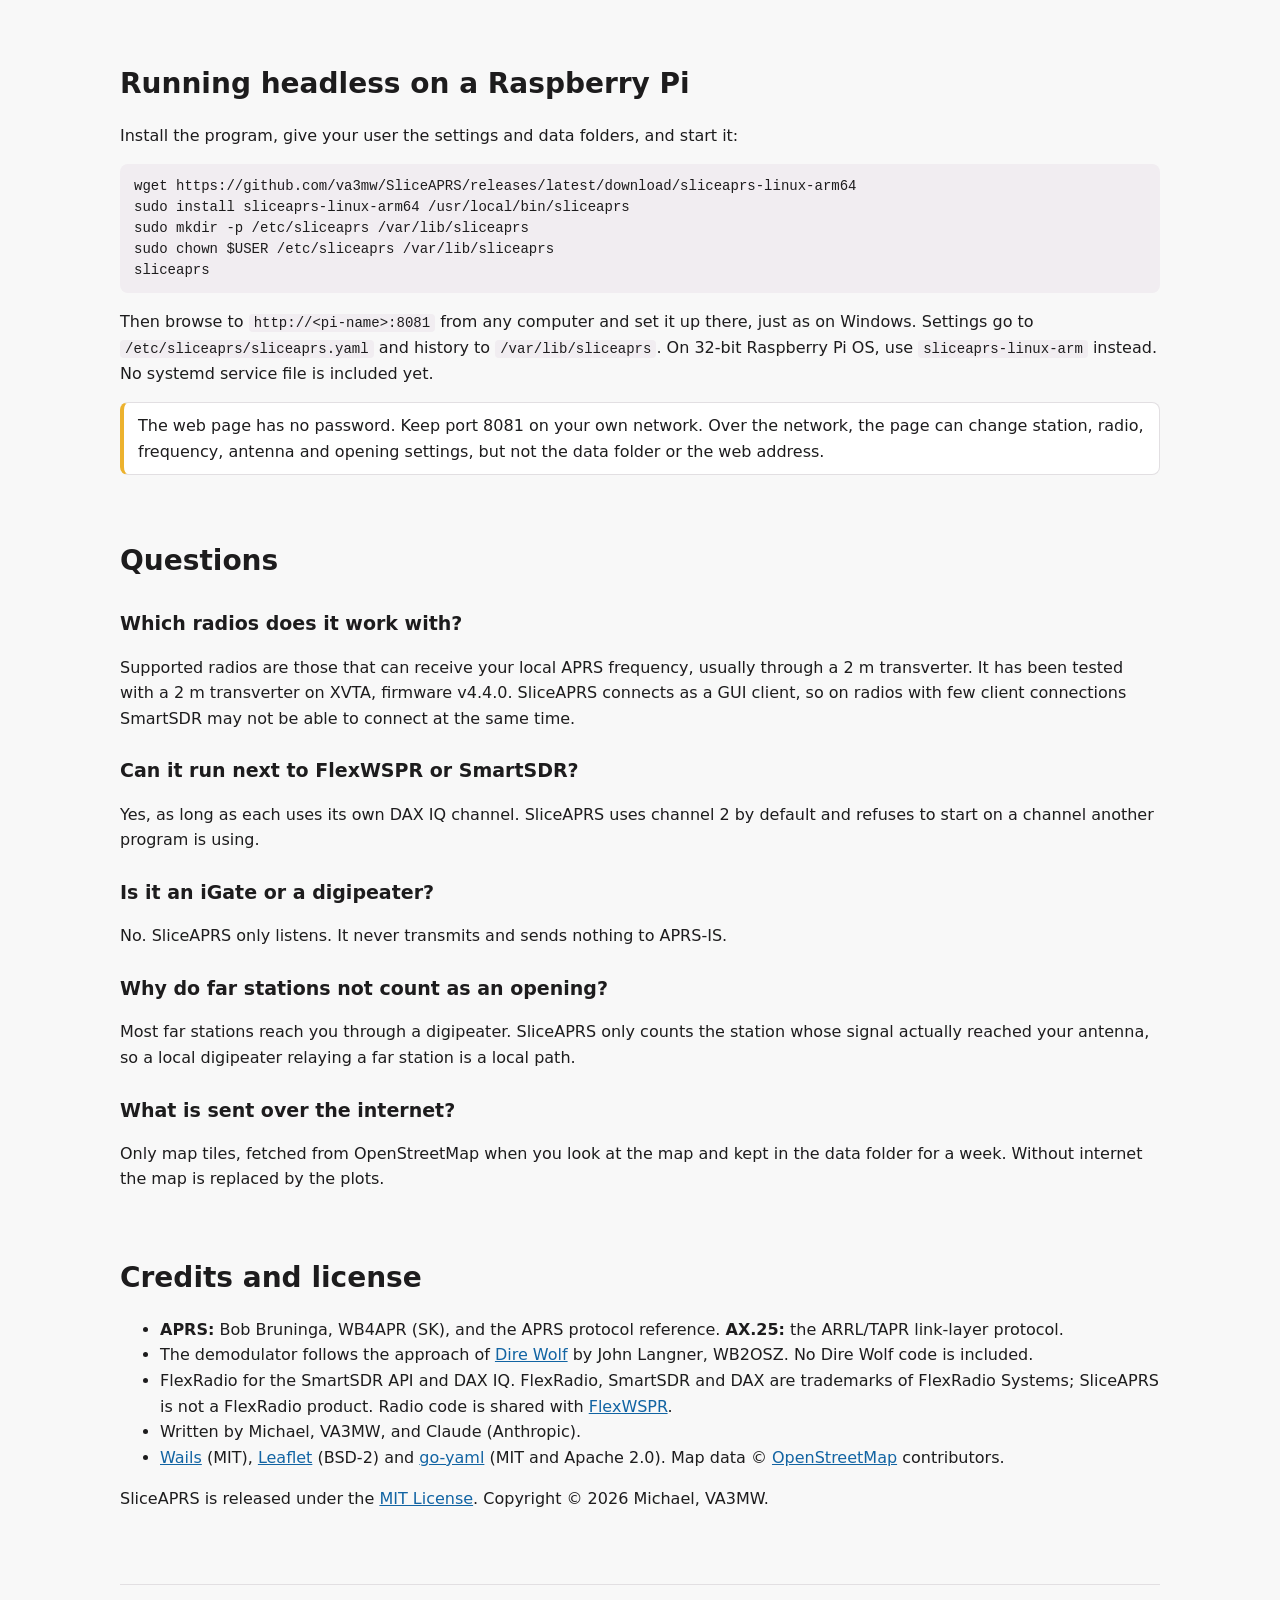
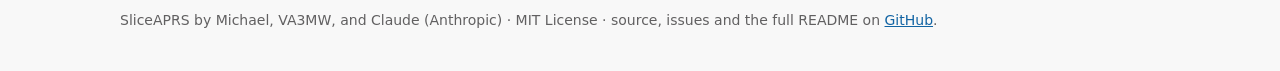
==== commit 45c9dc78: "User page: explain what was heard directly Co-Authored-By: Claude Opus 5.5 <noreply@anthropic.com>" ====
--- a/docs/index.html
+++ b/docs/index.html
@@ -135,7 +135,7 @@
   <p>Sensitivity changes the factor and the counts: low is 1.5× normal and needs 2 far stations for Enhanced and 4 for Open; medium is 1.3×, 1 and 3; high is 1.15×, 1 and 2. Your normal range needs a day or two of listening. Until then only the distance rule works.</p>
   <figure>
     <img src="stations.png" alt="Stations tab: every station heard with its position, distance, bearing and how it was heard" loading="lazy">
-    <figcaption><b>Stations.</b> Every station heard, with its last position, distance and bearing, whether it was heard directly or through a digipeater, and its best direct distance.</figcaption>
+    <figcaption><b>Stations.</b> Every station heard, with its last position, distance and bearing, whether you ever heard it directly, the route of its last packet, and its best direct distance. Screen from version 0.1.0, before the Heard directly column was split into own packets and relays.</figcaption>
   </figure>
 </section>
 
@@ -147,6 +147,16 @@
     <li>Not counted: packets from the internet (third-party, TCPIP), satellite and ISS paths, packets repeated by a digipeater that did not add its call, and your own callsign.</li>
     <li>A position that jumps too far, too fast is held until a second report agrees.</li>
   </ul>
+  <h3>How the screens show it</h3>
+  <p>A station can be heard directly in two ways: when you hear <b>its own packet</b> before any digipeater has repeated it, and when it is a digipeater and you hear it <b>relaying</b> another station's packet. Either way, its signal reached your antenna.</p>
+  <div class="scroll"><table>
+    <tr><th>Where</th><th>What it shows</th><th>Example</th></tr>
+    <tr><td>Stations · <b>Heard directly</b></td><td>Whether you have ever heard this station's own signal, and how often: its own packets and packets it relayed for others</td><td>yes · 5 own · 75 relays</td></tr>
+    <tr><td>Stations · <b>Its last packet</b></td><td>How this station's most recent packet reached you: direct, through a digipeater, from the internet or by satellite</td><td>via VA3XUU-1</td></tr>
+    <tr><td>Stations · <b>Sent</b></td><td>All packets from this station, however they reached you</td><td>42</td></tr>
+    <tr><td>Packets · <b>Signal heard from</b></td><td>The station whose signal you heard for this packet, and whether it was that station's own packet or a relay</td><td>VE3DIG-1 · relaying W2RLY</td></tr>
+  </table></div>
+  <p>So a station can show <i>yes</i> under Heard directly while its last packet came through a digipeater. Hearings stored before version 0.1.2 were not split, and show as <i>earlier</i>.</p>
 </section>
 
 <section id="download">
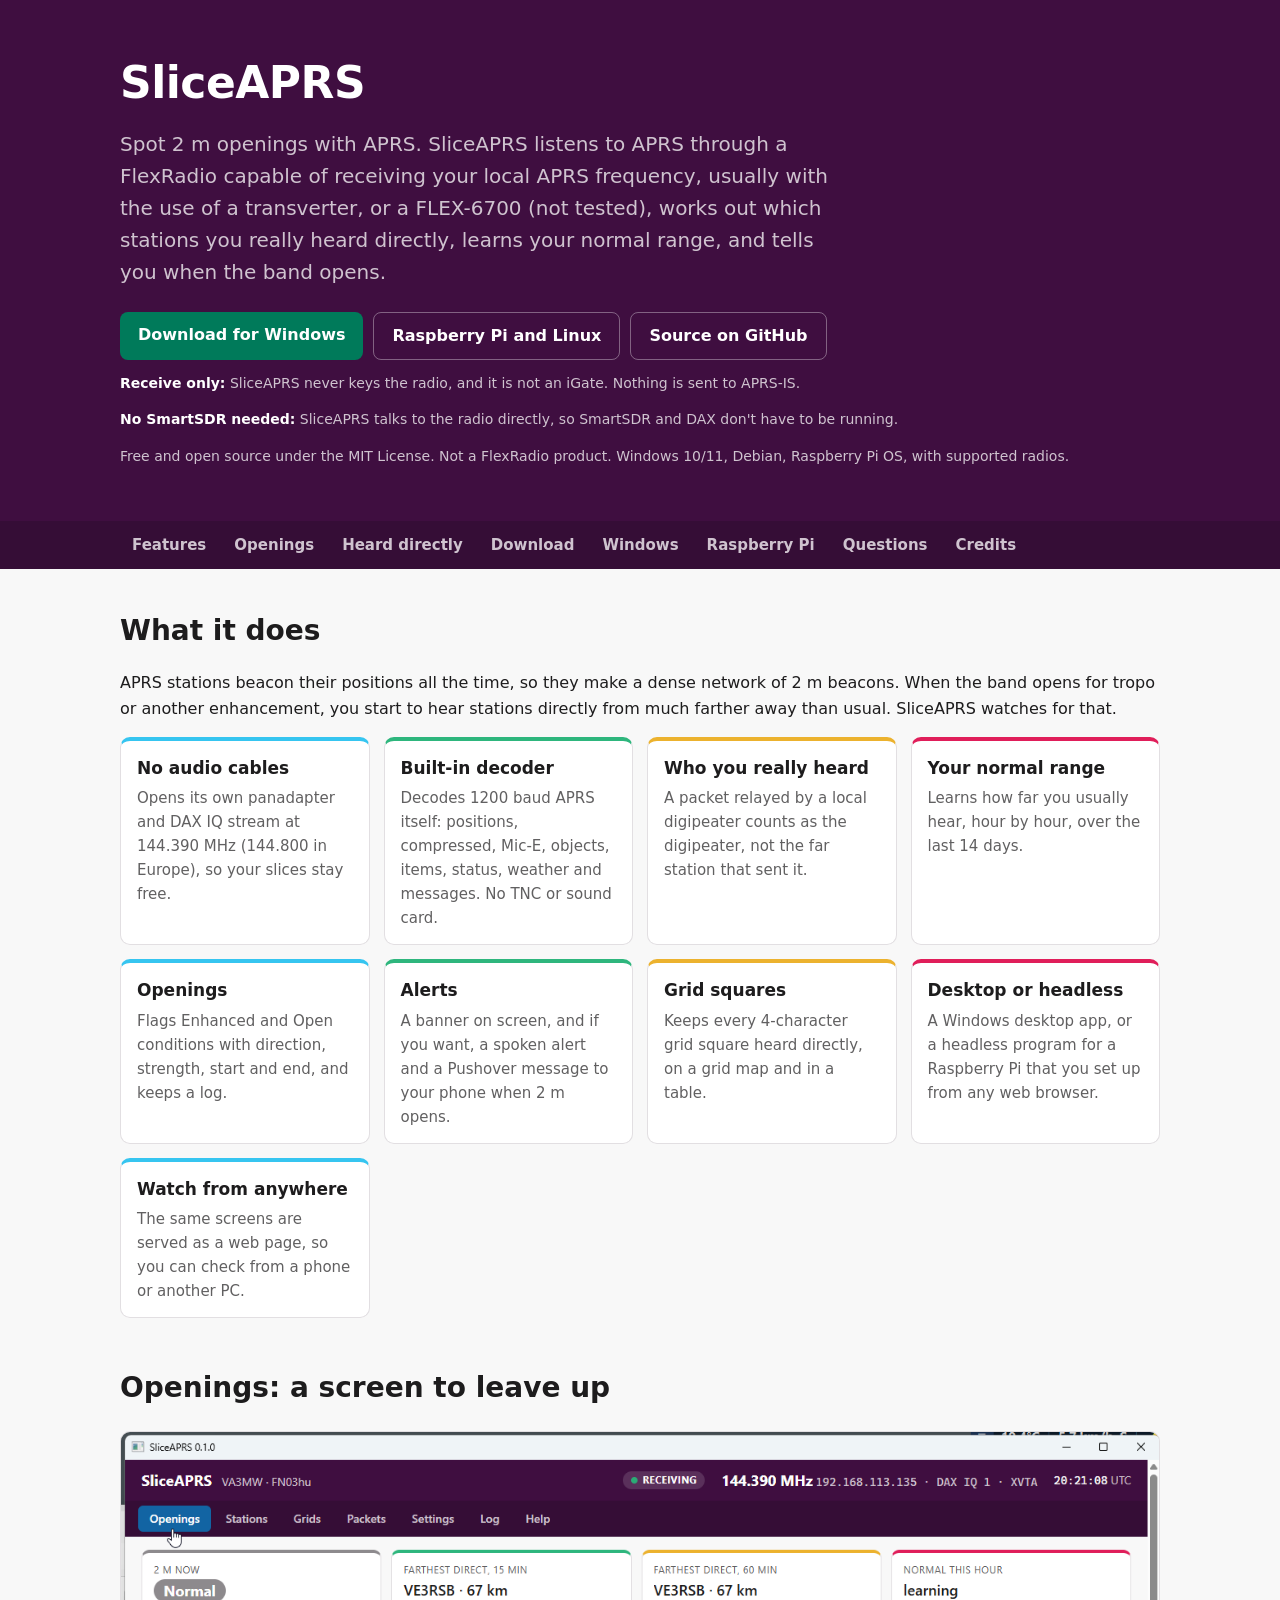
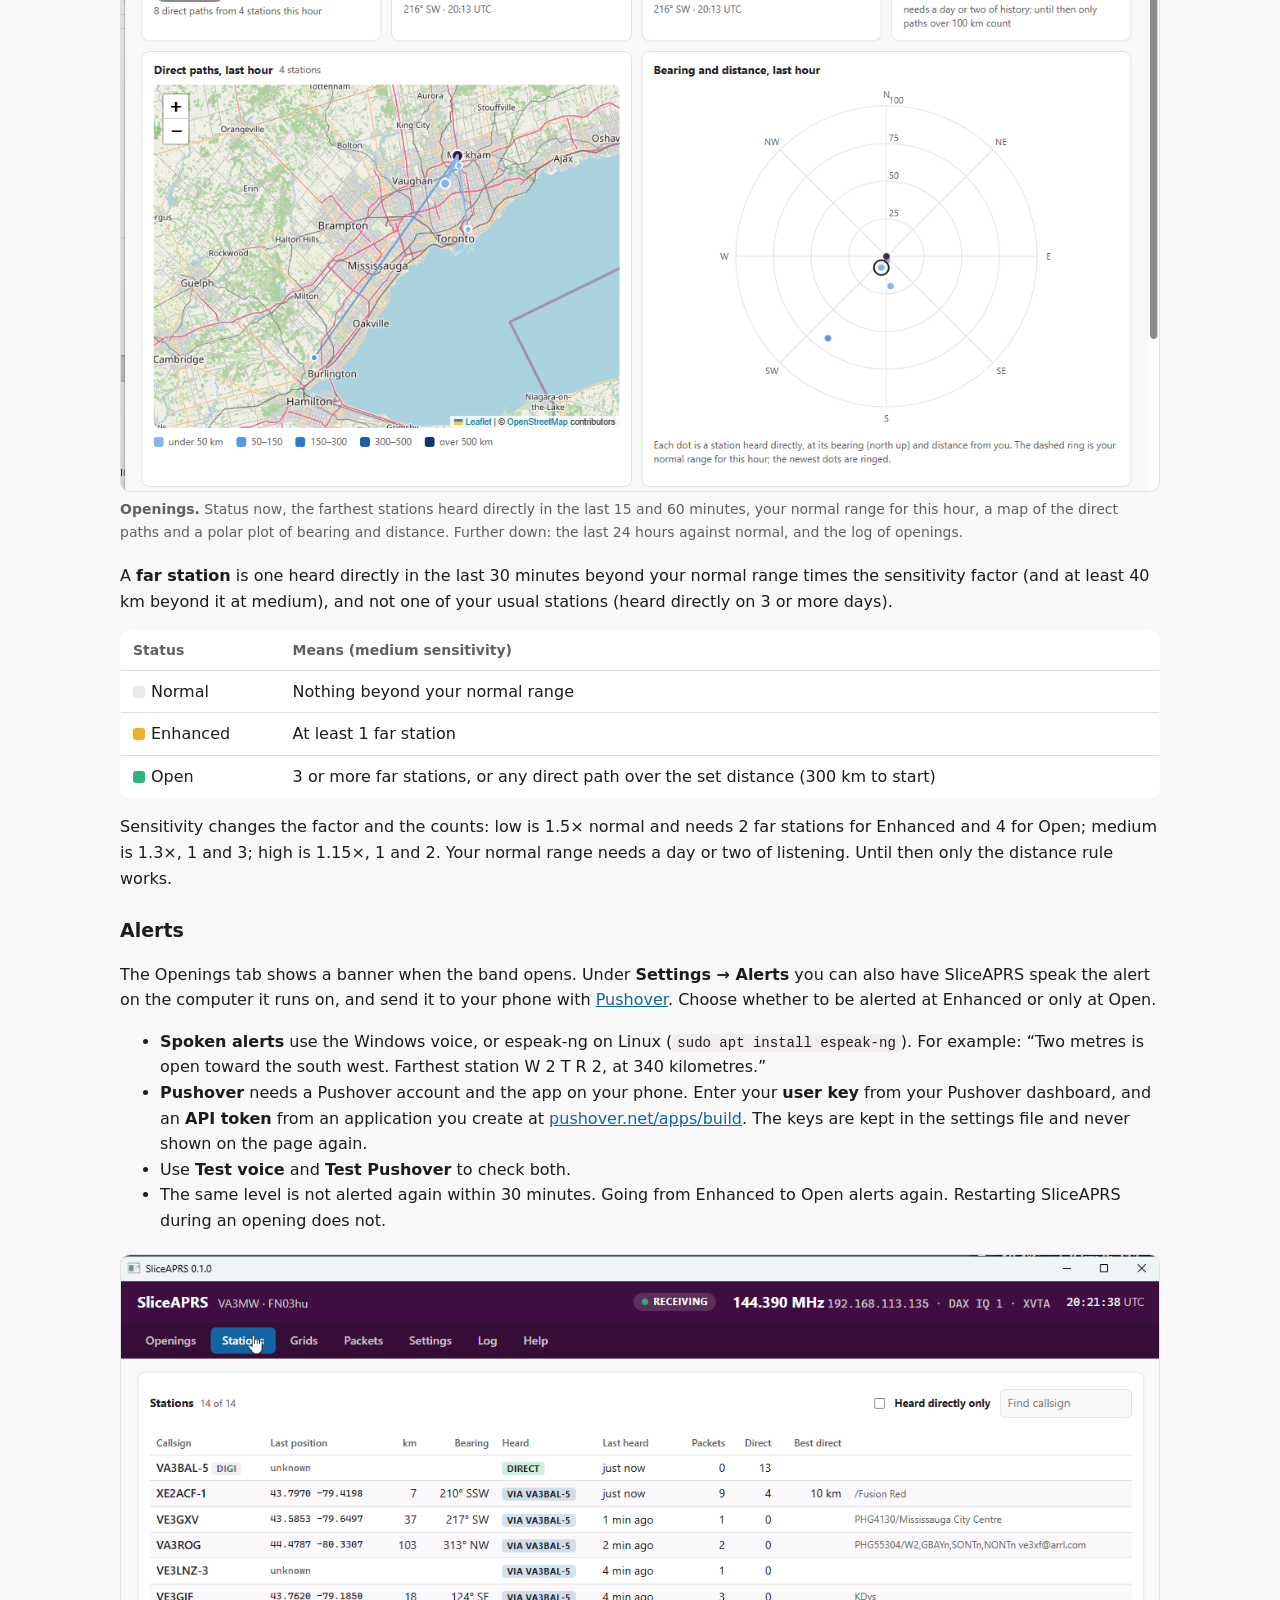
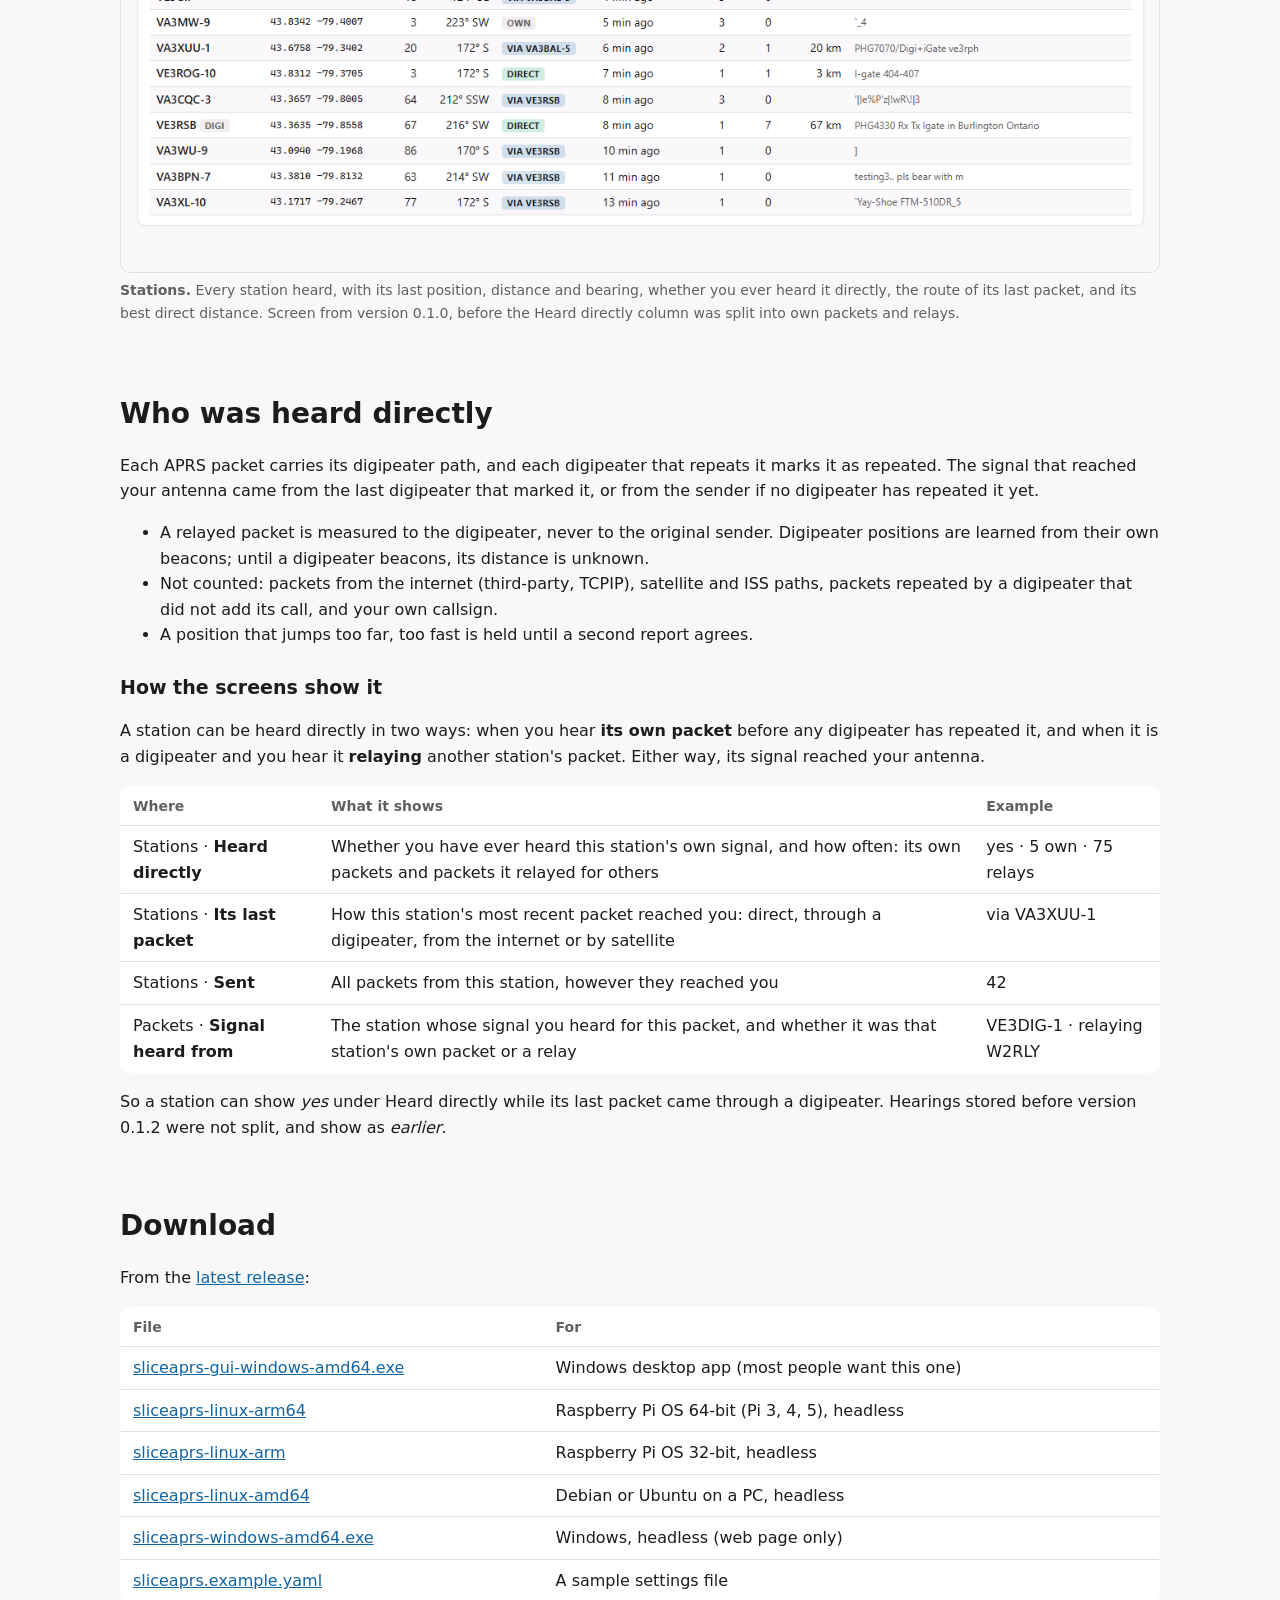
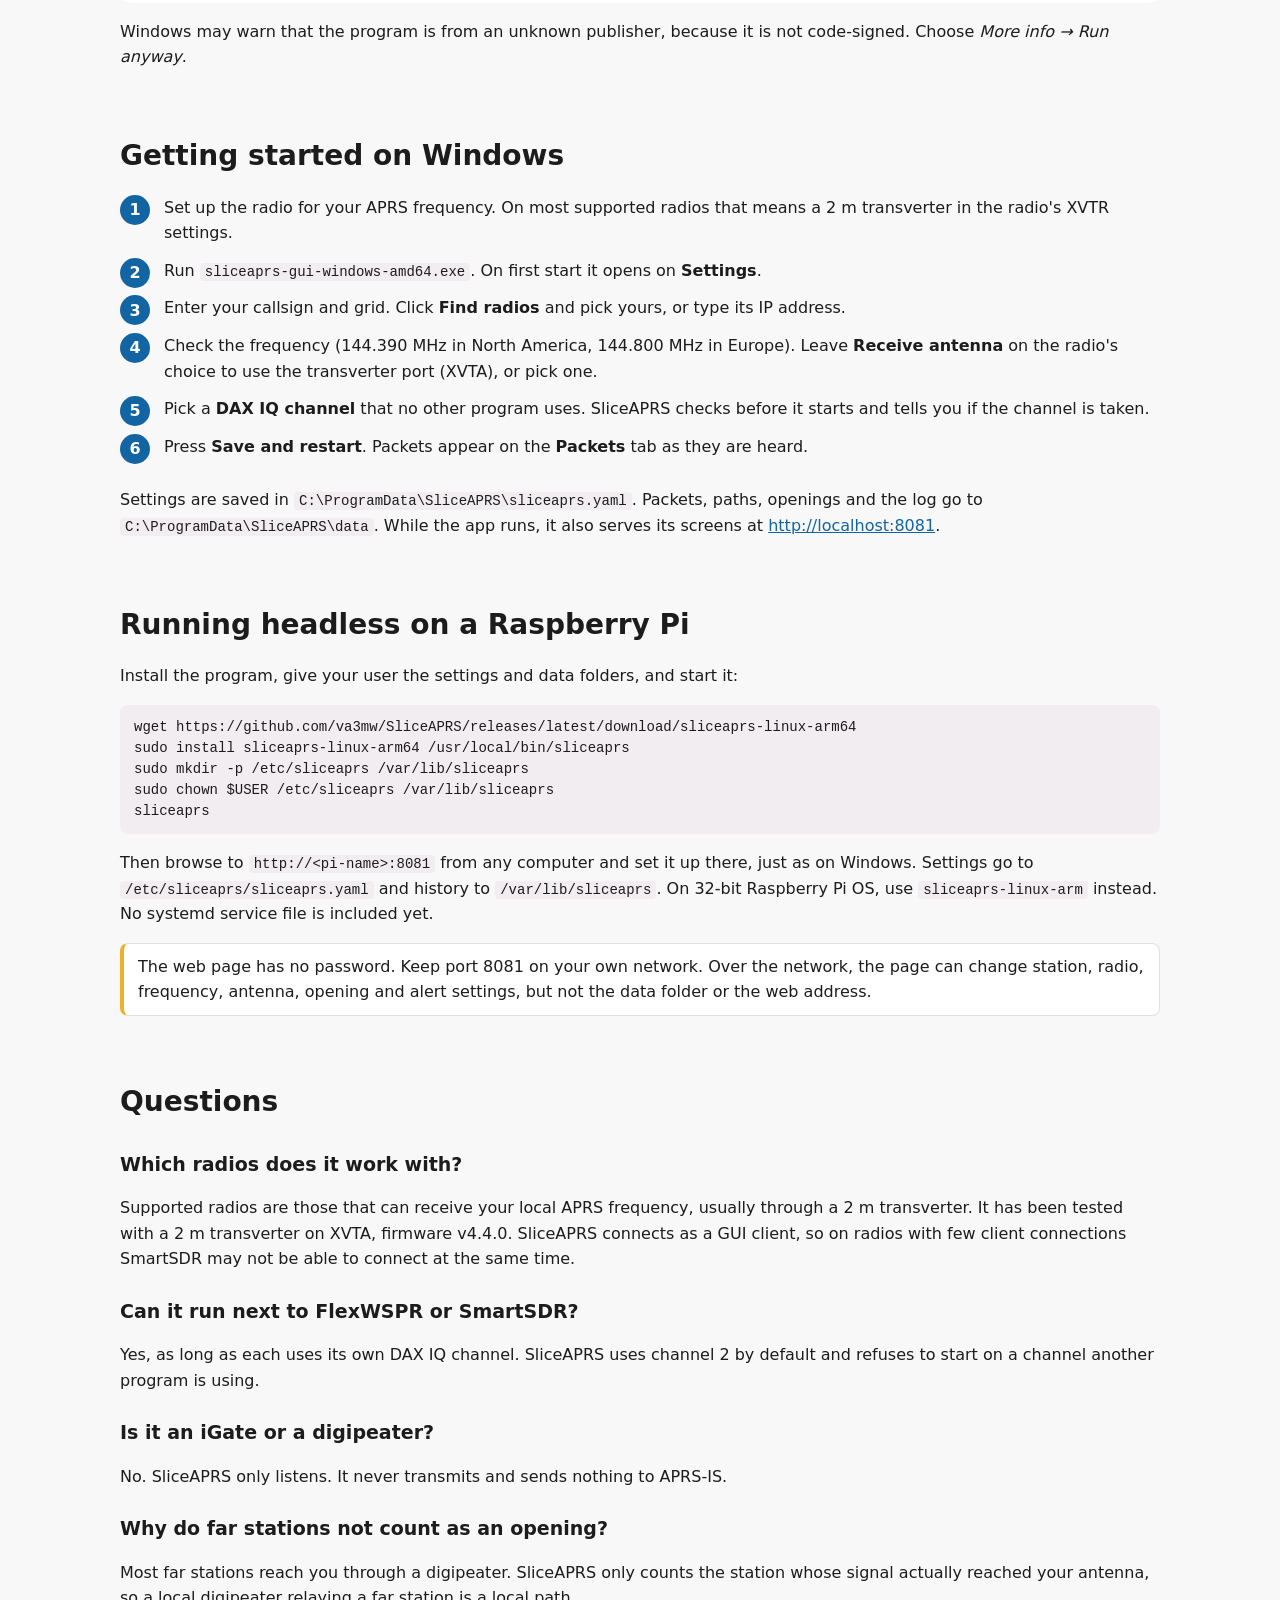
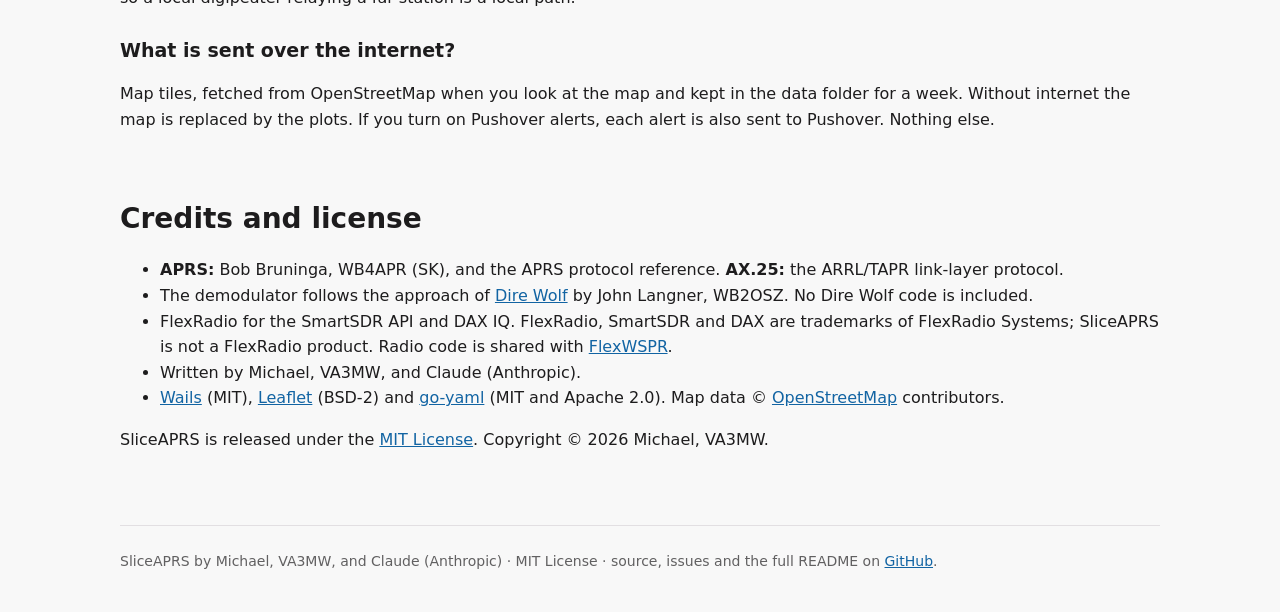
==== commit e6223ce0: "Version 0.1.3; alerts on the user page Co-Authored-By: Claude Opus 5.5 <noreply@anthropic.com>" ====
--- a/docs/index.html
+++ b/docs/index.html
@@ -113,6 +113,7 @@
     <div class="card"><h3>Who you really heard</h3><p>A packet relayed by a local digipeater counts as the digipeater, not the far station that sent it.</p></div>
     <div class="card"><h3>Your normal range</h3><p>Learns how far you usually hear, hour by hour, over the last 14 days.</p></div>
     <div class="card"><h3>Openings</h3><p>Flags Enhanced and Open conditions with direction, strength, start and end, and keeps a log.</p></div>
+    <div class="card"><h3>Alerts</h3><p>A banner on screen, and if you want, a spoken alert and a Pushover message to your phone when 2 m opens.</p></div>
     <div class="card"><h3>Grid squares</h3><p>Keeps every 4-character grid square heard directly, on a grid map and in a table.</p></div>
     <div class="card"><h3>Desktop or headless</h3><p>A Windows desktop app, or a headless program for a Raspberry Pi that you set up from any web browser.</p></div>
     <div class="card"><h3>Watch from anywhere</h3><p>The same screens are served as a web page, so you can check from a phone or another PC.</p></div>
@@ -133,6 +134,14 @@
     <tr><td><span class="lv" style="background:#2eb67d"></span>Open</td><td>3 or more far stations, or any direct path over the set distance (300 km to start)</td></tr>
   </table></div>
   <p>Sensitivity changes the factor and the counts: low is 1.5× normal and needs 2 far stations for Enhanced and 4 for Open; medium is 1.3×, 1 and 3; high is 1.15×, 1 and 2. Your normal range needs a day or two of listening. Until then only the distance rule works.</p>
+  <h3>Alerts</h3>
+  <p>The Openings tab shows a banner when the band opens. Under <b>Settings → Alerts</b> you can also have SliceAPRS speak the alert on the computer it runs on, and send it to your phone with <a href="https://pushover.net/">Pushover</a>. Choose whether to be alerted at Enhanced or only at Open.</p>
+  <ul>
+    <li><b>Spoken alerts</b> use the Windows voice, or espeak-ng on Linux (<code>sudo apt install espeak-ng</code>). For example: “Two metres is open toward the south west. Farthest station W 2 T R 2, at 340 kilometres.”</li>
+    <li><b>Pushover</b> needs a Pushover account and the app on your phone. Enter your <b>user key</b> from your Pushover dashboard, and an <b>API token</b> from an application you create at <a href="https://pushover.net/apps/build">pushover.net/apps/build</a>. The keys are kept in the settings file and never shown on the page again.</li>
+    <li>Use <b>Test voice</b> and <b>Test Pushover</b> to check both.</li>
+    <li>The same level is not alerted again within 30 minutes. Going from Enhanced to Open alerts again. Restarting SliceAPRS during an opening does not.</li>
+  </ul>
   <figure>
     <img src="stations.png" alt="Stations tab: every station heard with its position, distance, bearing and how it was heard" loading="lazy">
     <figcaption><b>Stations.</b> Every station heard, with its last position, distance and bearing, whether you ever heard it directly, the route of its last packet, and its best direct distance. Screen from version 0.1.0, before the Heard directly column was split into own packets and relays.</figcaption>
@@ -196,7 +205,7 @@
 sudo chown $USER /etc/sliceaprs /var/lib/sliceaprs
 sliceaprs</code></pre>
   <p>Then browse to <code>http://&lt;pi-name&gt;:8081</code> from any computer and set it up there, just as on Windows. Settings go to <code>/etc/sliceaprs/sliceaprs.yaml</code> and history to <code>/var/lib/sliceaprs</code>. On 32-bit Raspberry Pi OS, use <code>sliceaprs-linux-arm</code> instead. No systemd service file is included yet.</p>
-  <p class="note">The web page has no password. Keep port 8081 on your own network. Over the network, the page can change station, radio, frequency, antenna and opening settings, but not the data folder or the web address.</p>
+  <p class="note">The web page has no password. Keep port 8081 on your own network. Over the network, the page can change station, radio, frequency, antenna, opening and alert settings, but not the data folder or the web address.</p>
 </section>
 
 <section id="faq">
@@ -210,7 +219,7 @@
   <h3>Why do far stations not count as an opening?</h3>
   <p>Most far stations reach you through a digipeater. SliceAPRS only counts the station whose signal actually reached your antenna, so a local digipeater relaying a far station is a local path.</p>
   <h3>What is sent over the internet?</h3>
-  <p>Only map tiles, fetched from OpenStreetMap when you look at the map and kept in the data folder for a week. Without internet the map is replaced by the plots.</p>
+  <p>Map tiles, fetched from OpenStreetMap when you look at the map and kept in the data folder for a week. Without internet the map is replaced by the plots. If you turn on Pushover alerts, each alert is also sent to Pushover. Nothing else.</p>
 </section>
 
 <section id="credits">
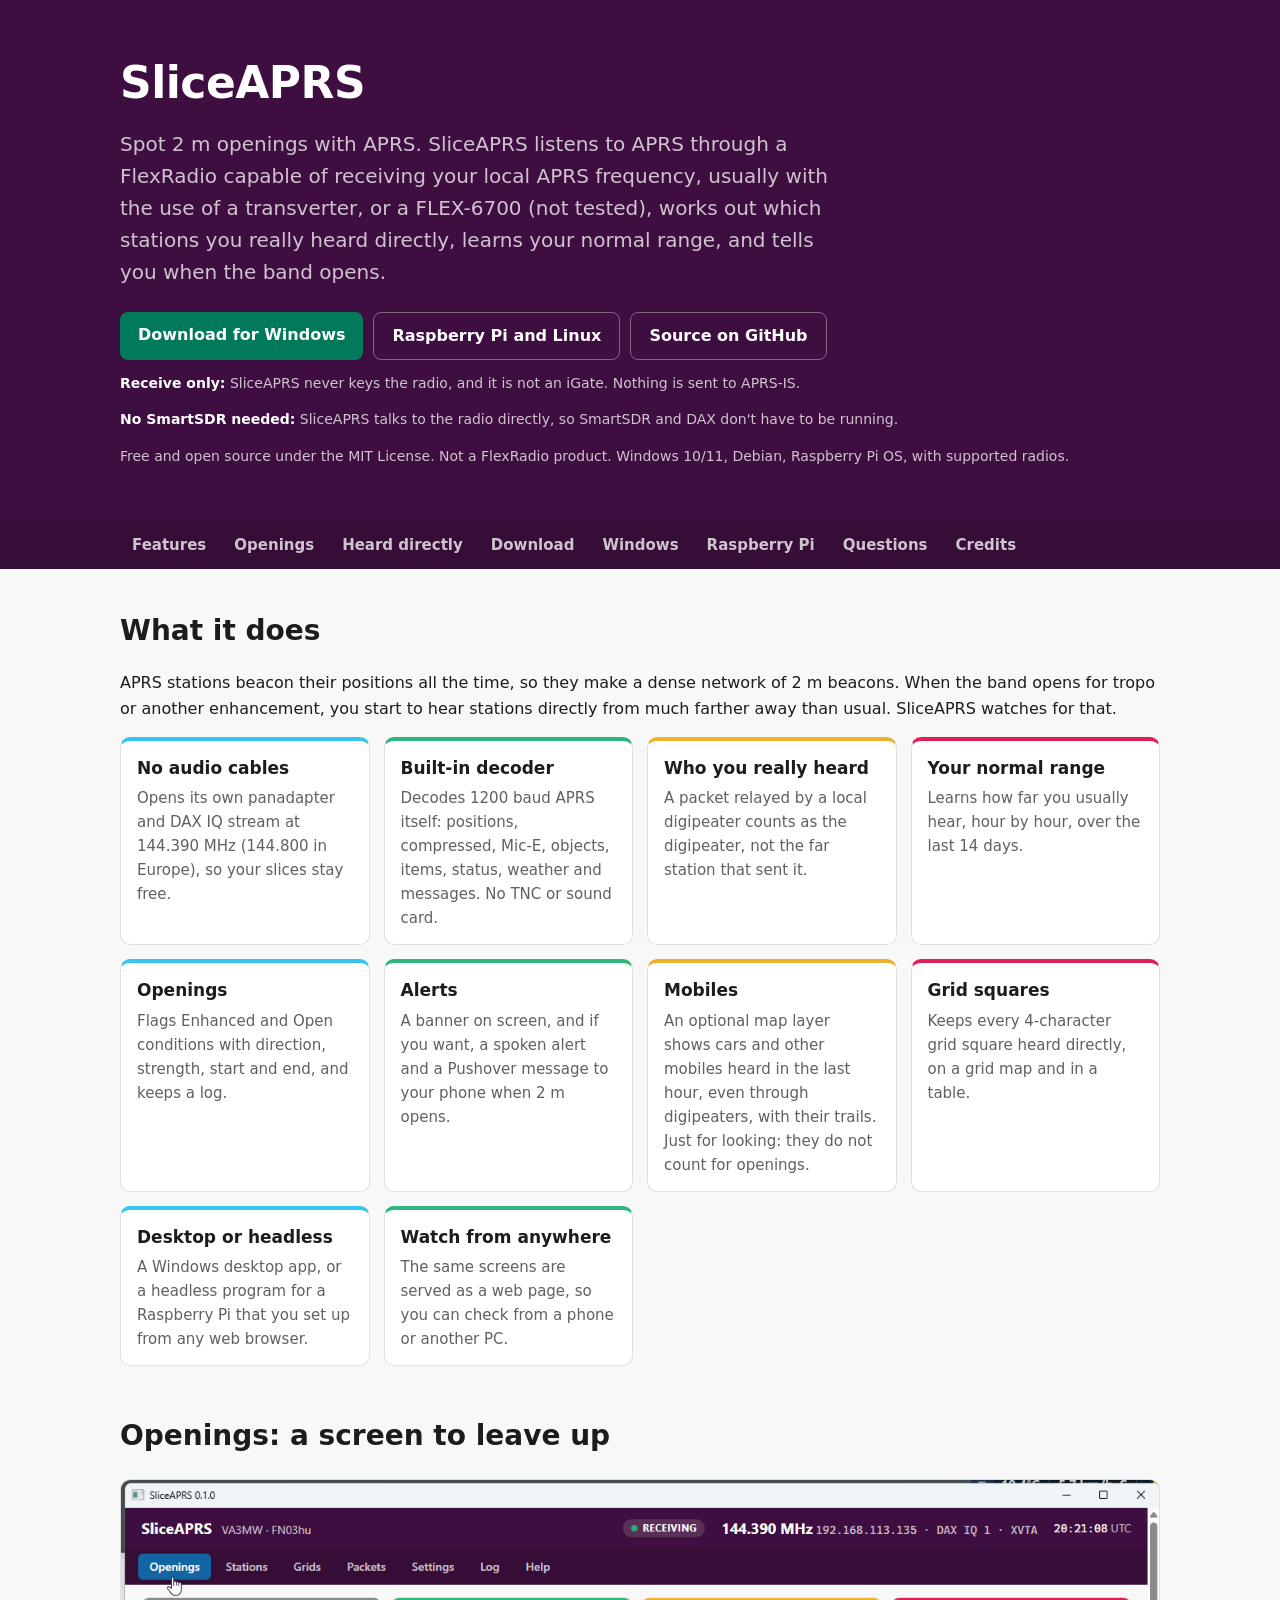
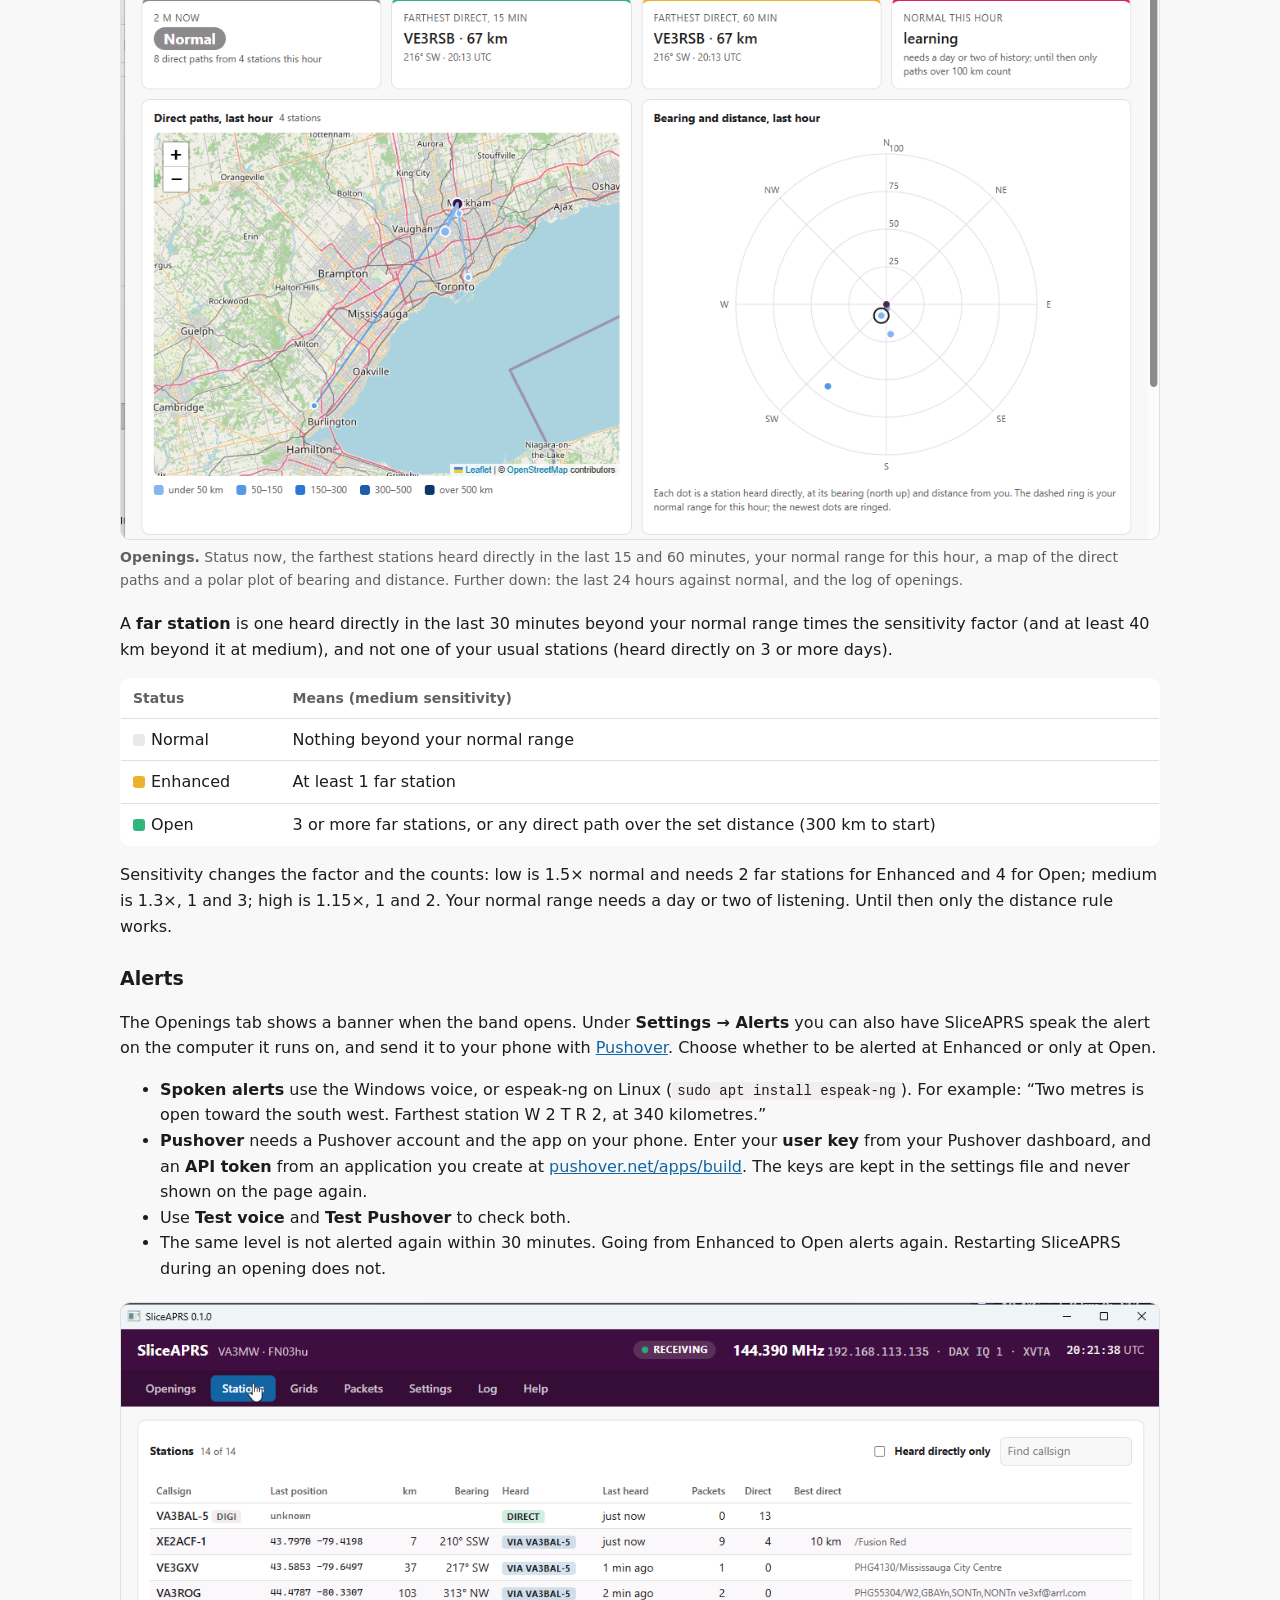
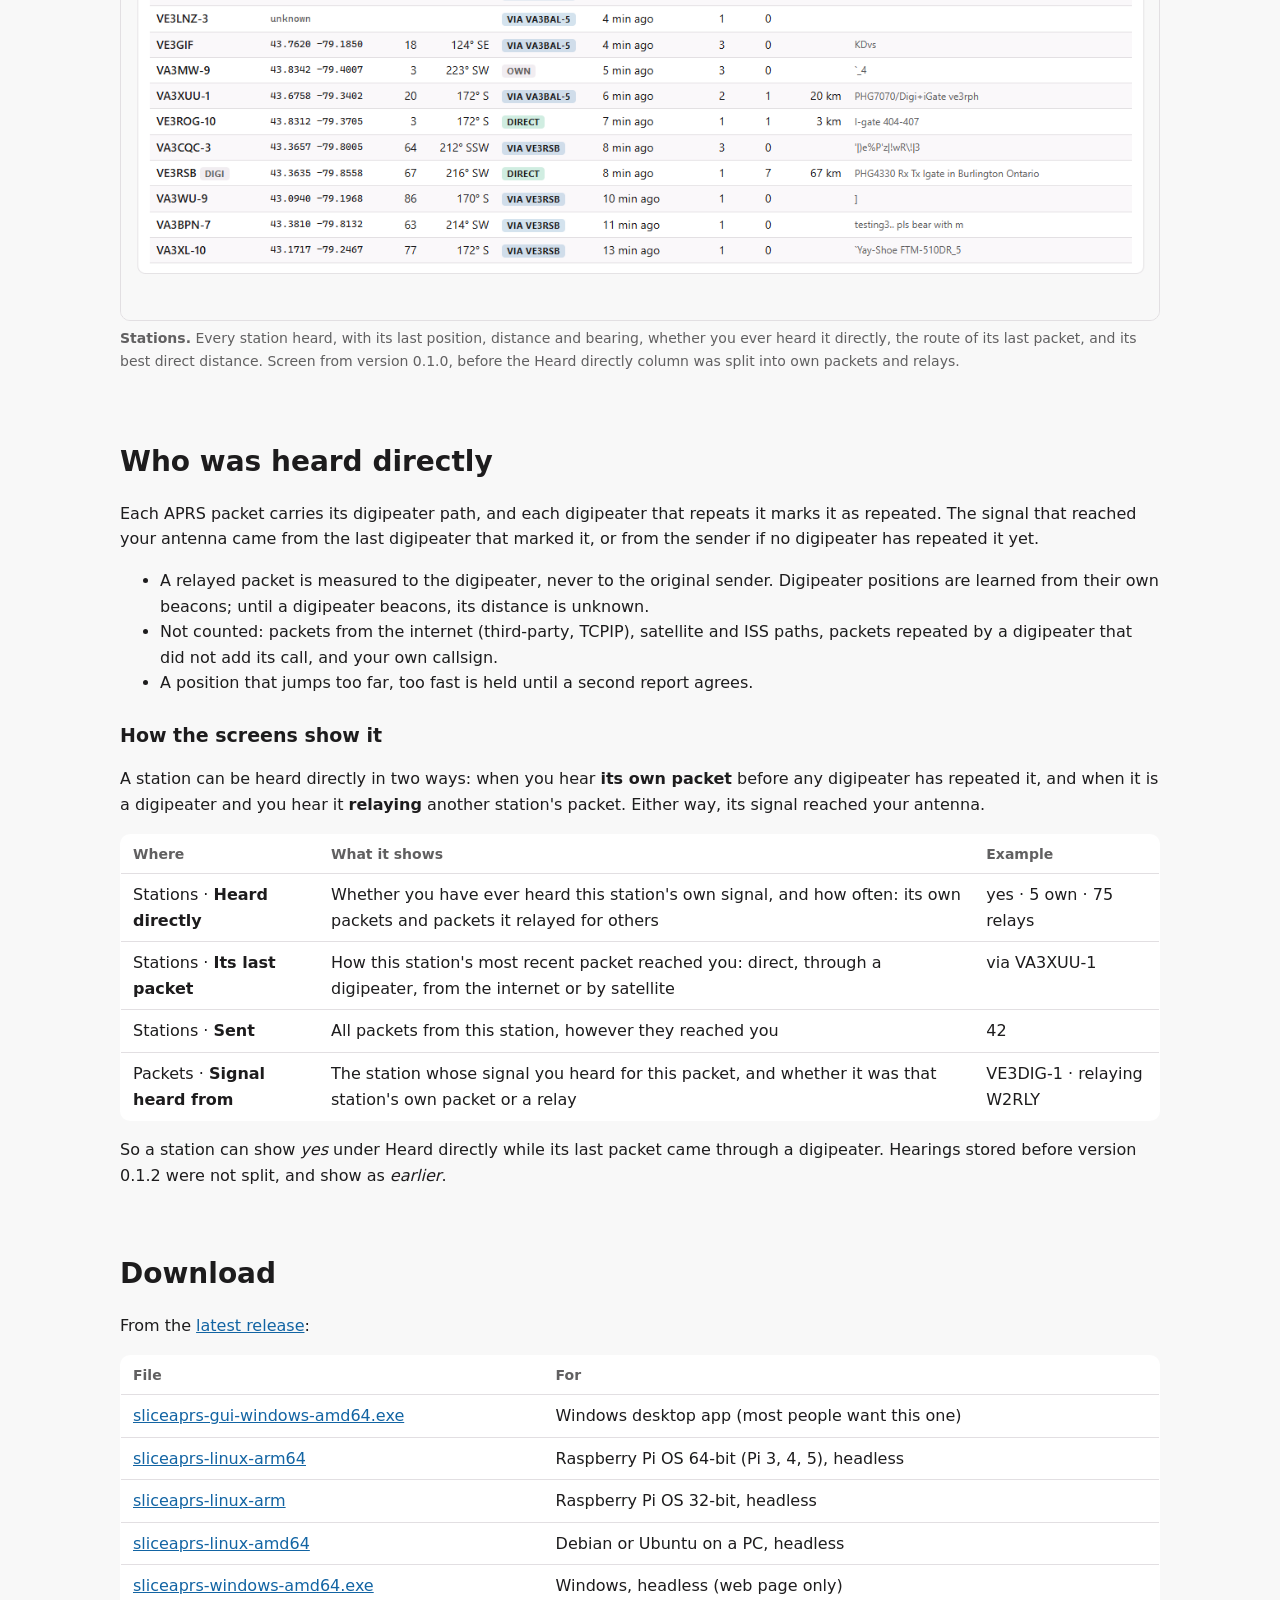
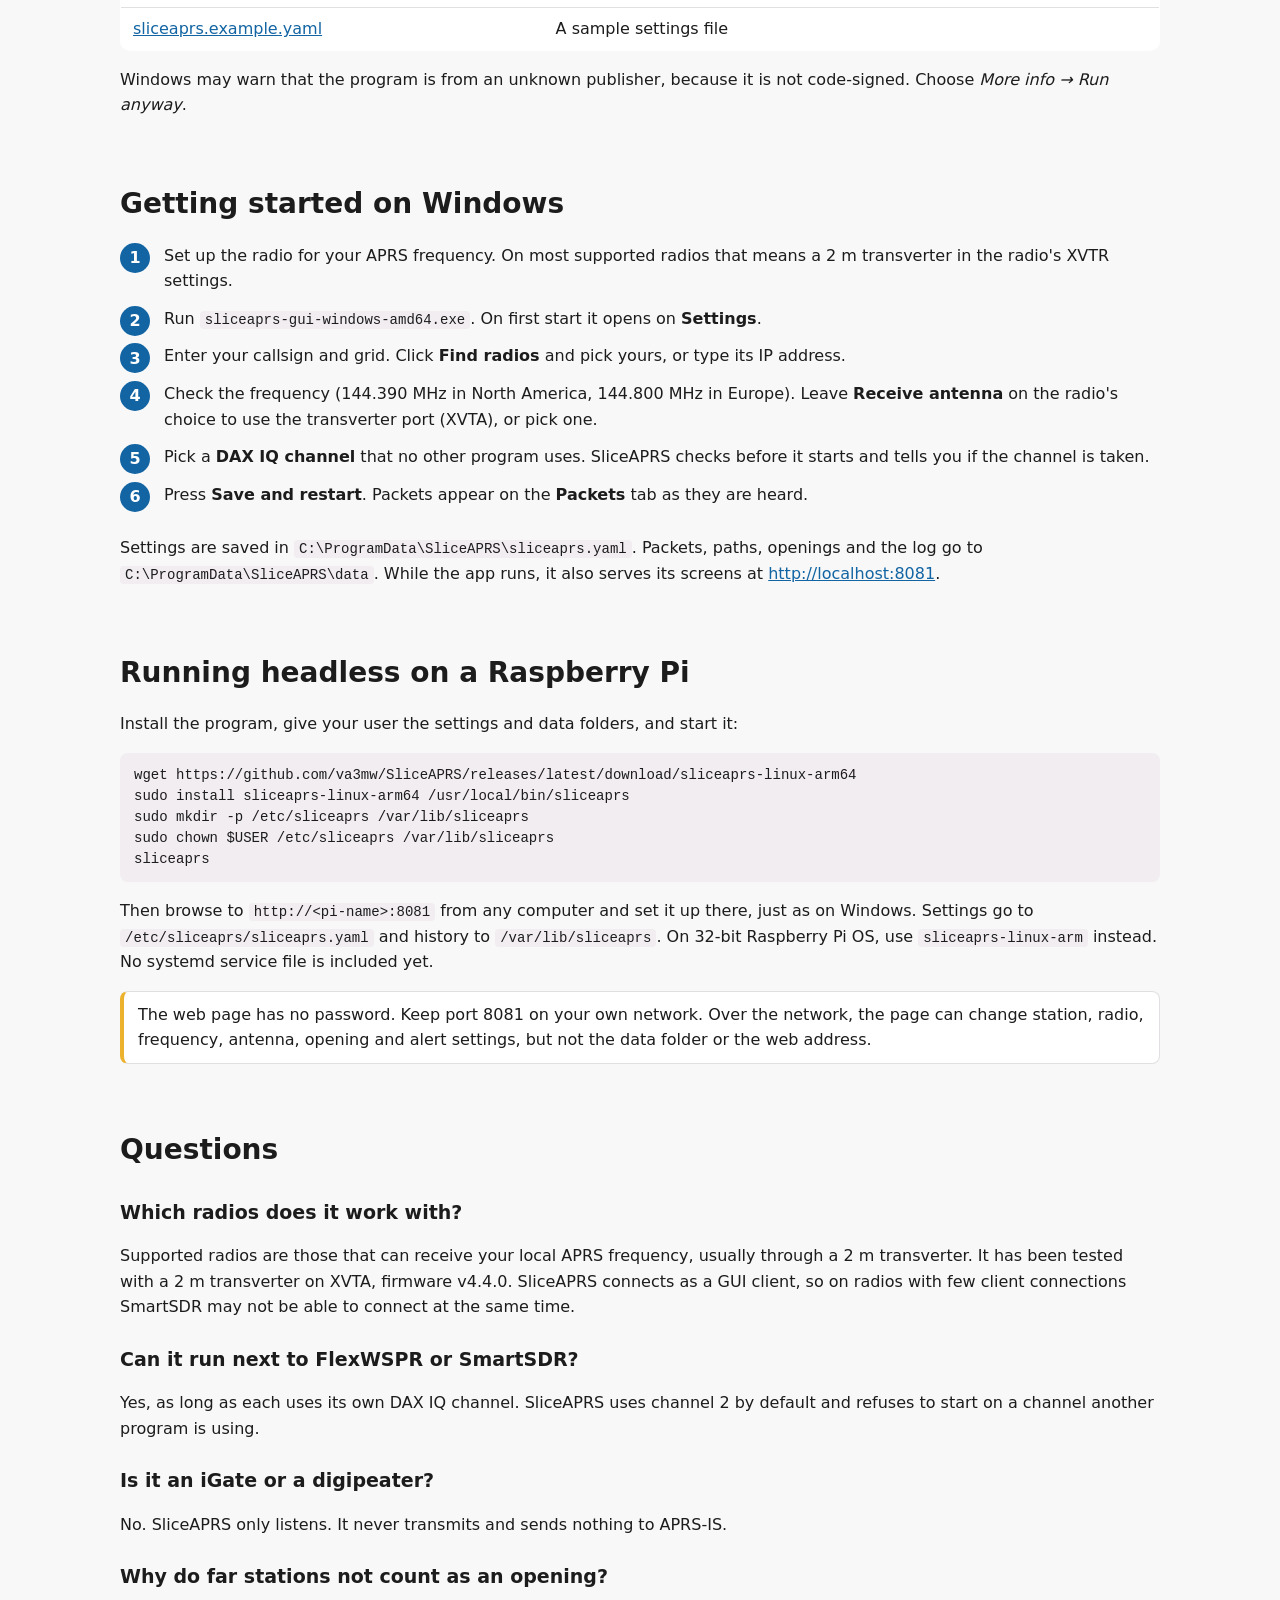
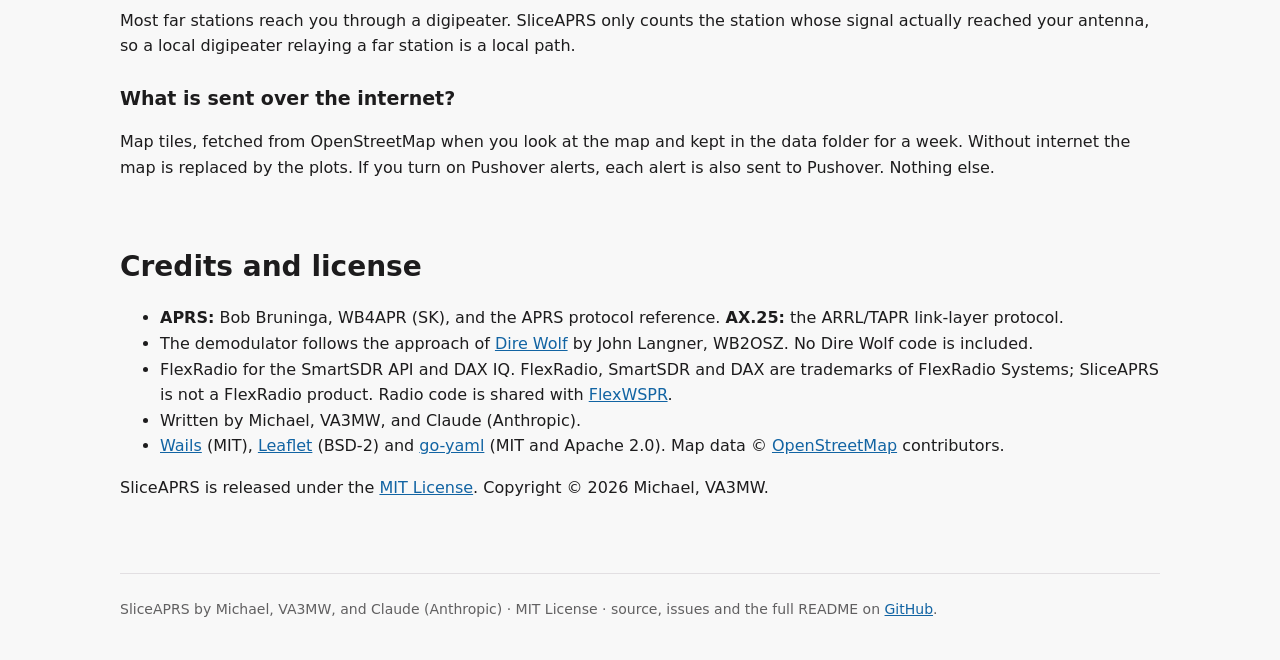
==== commit c5c615b1: "Version 0.1.4; mobiles on the user page Co-Authored-By: Claude Opus 5.5 <noreply@anthropic.com>" ====
--- a/docs/index.html
+++ b/docs/index.html
@@ -114,6 +114,7 @@
     <div class="card"><h3>Your normal range</h3><p>Learns how far you usually hear, hour by hour, over the last 14 days.</p></div>
     <div class="card"><h3>Openings</h3><p>Flags Enhanced and Open conditions with direction, strength, start and end, and keeps a log.</p></div>
     <div class="card"><h3>Alerts</h3><p>A banner on screen, and if you want, a spoken alert and a Pushover message to your phone when 2 m opens.</p></div>
+    <div class="card"><h3>Mobiles</h3><p>An optional map layer shows cars and other mobiles heard in the last hour, even through digipeaters, with their trails. Just for looking: they do not count for openings.</p></div>
     <div class="card"><h3>Grid squares</h3><p>Keeps every 4-character grid square heard directly, on a grid map and in a table.</p></div>
     <div class="card"><h3>Desktop or headless</h3><p>A Windows desktop app, or a headless program for a Raspberry Pi that you set up from any web browser.</p></div>
     <div class="card"><h3>Watch from anywhere</h3><p>The same screens are served as a web page, so you can check from a phone or another PC.</p></div>
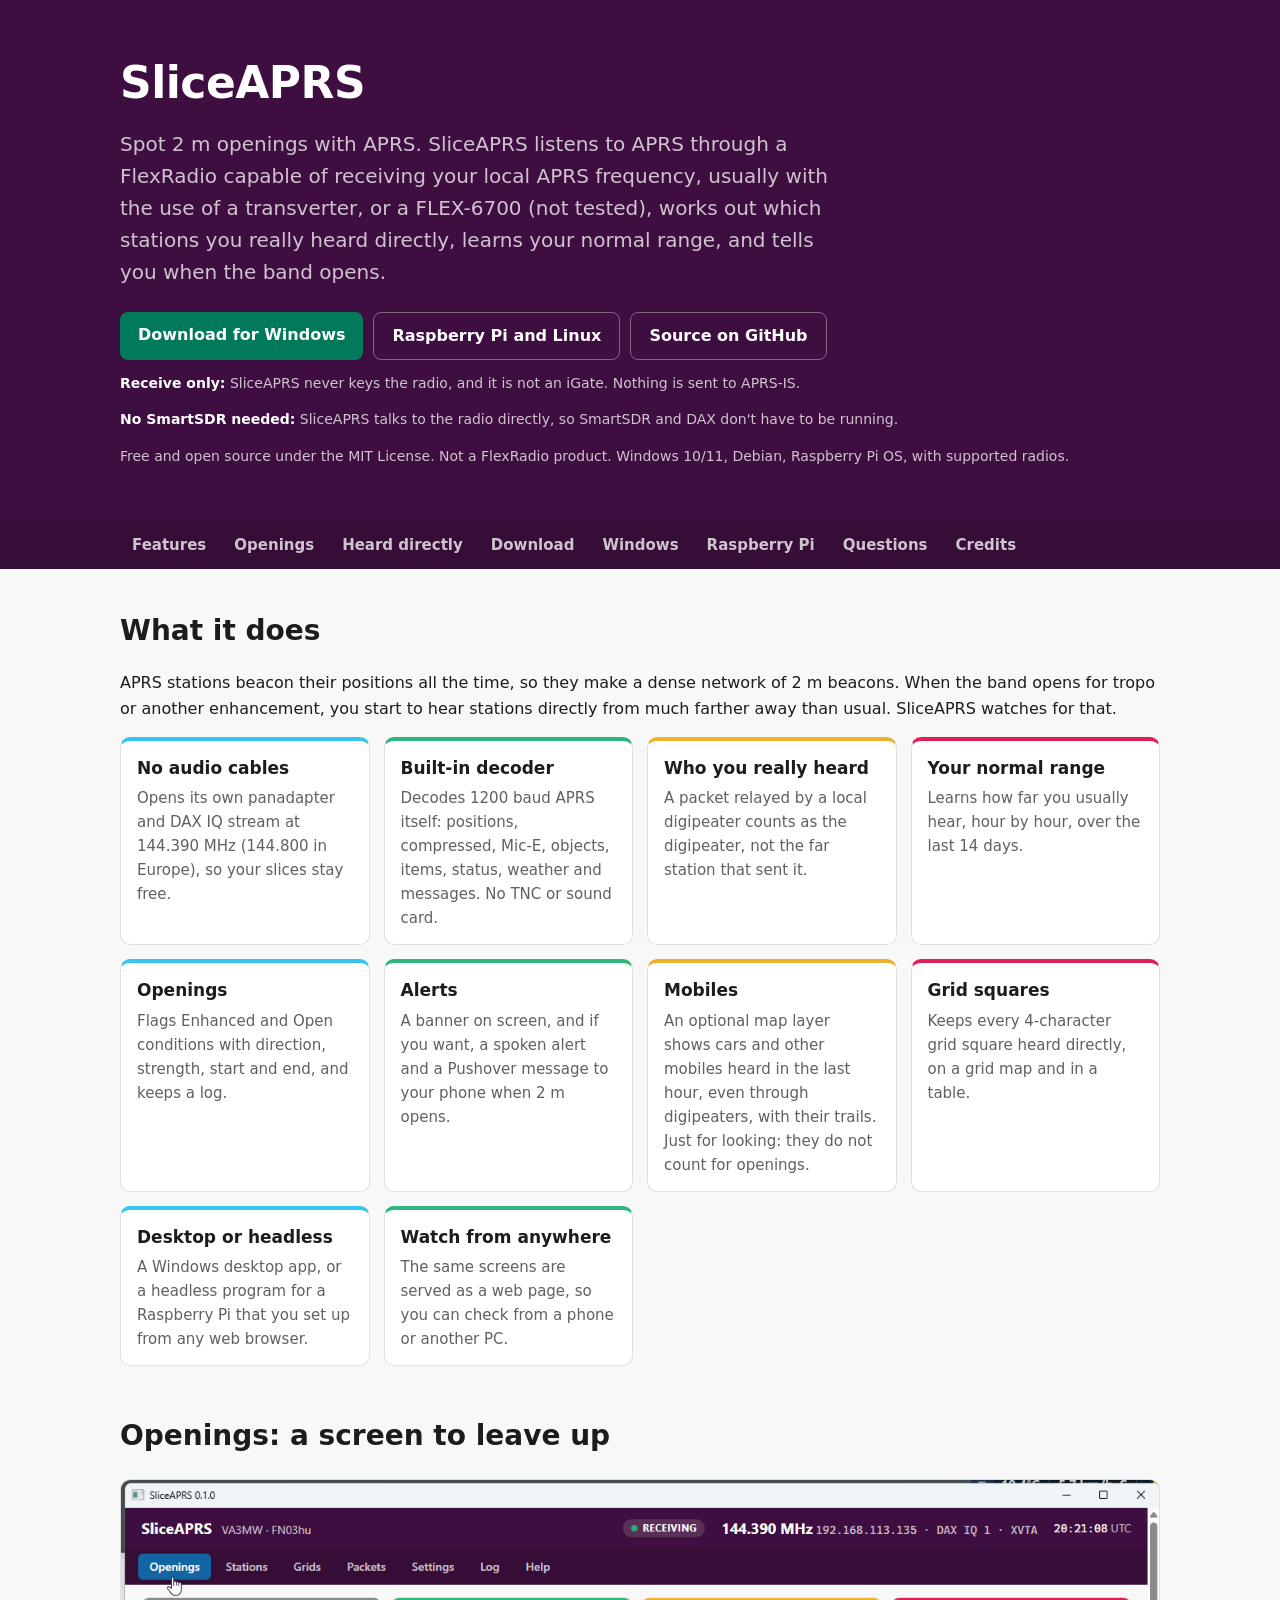
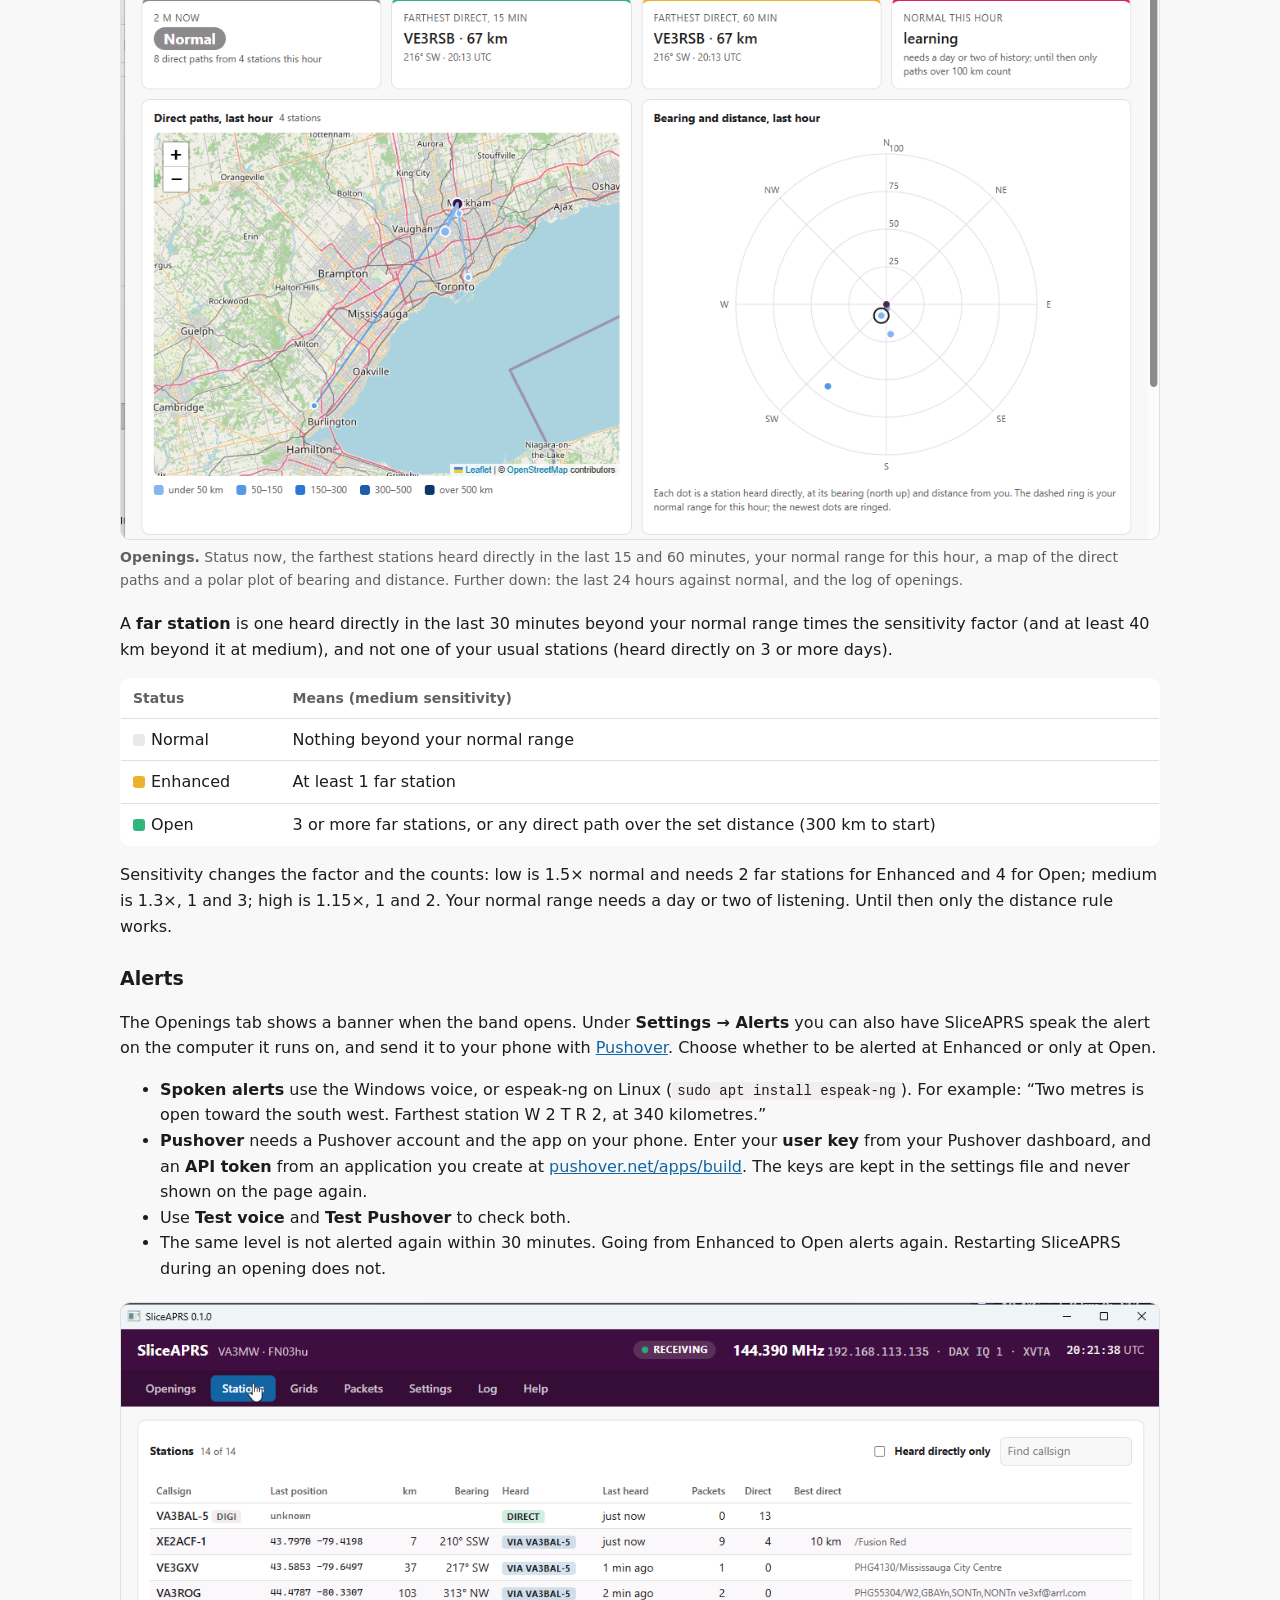
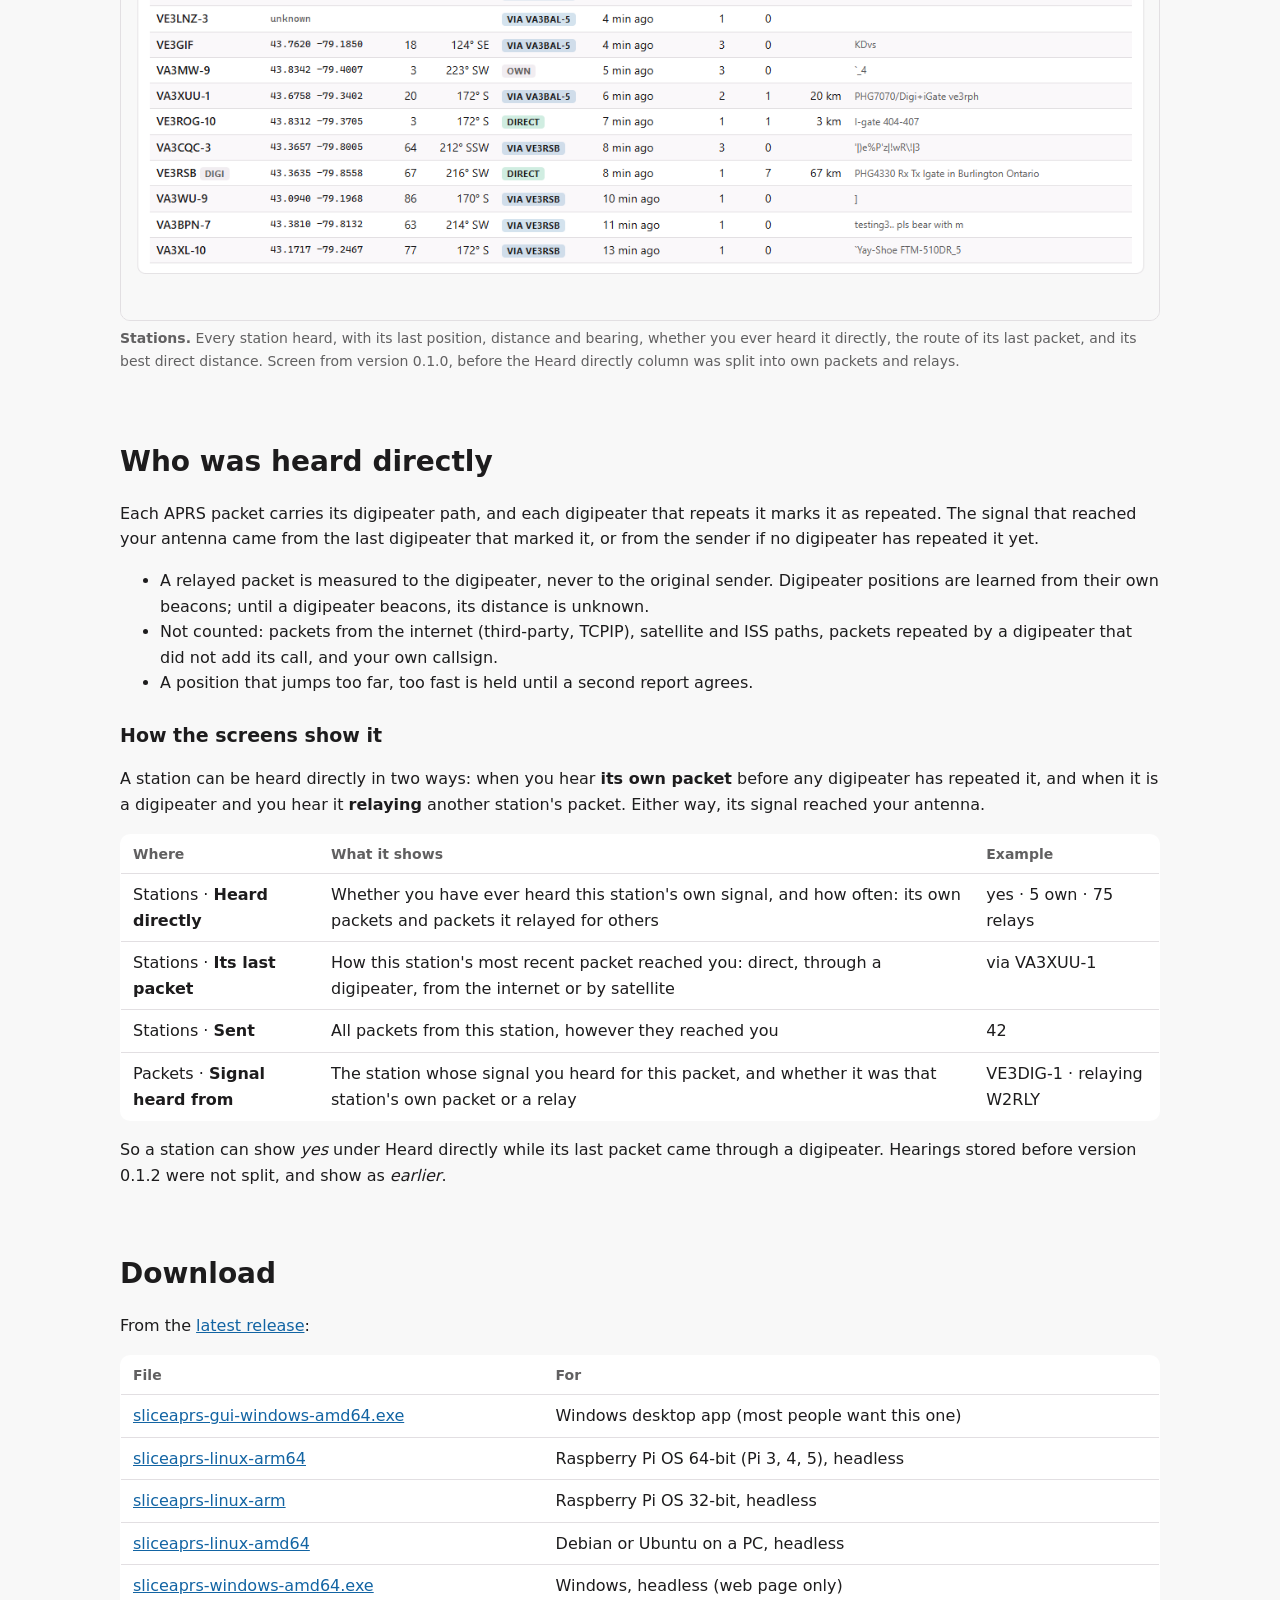
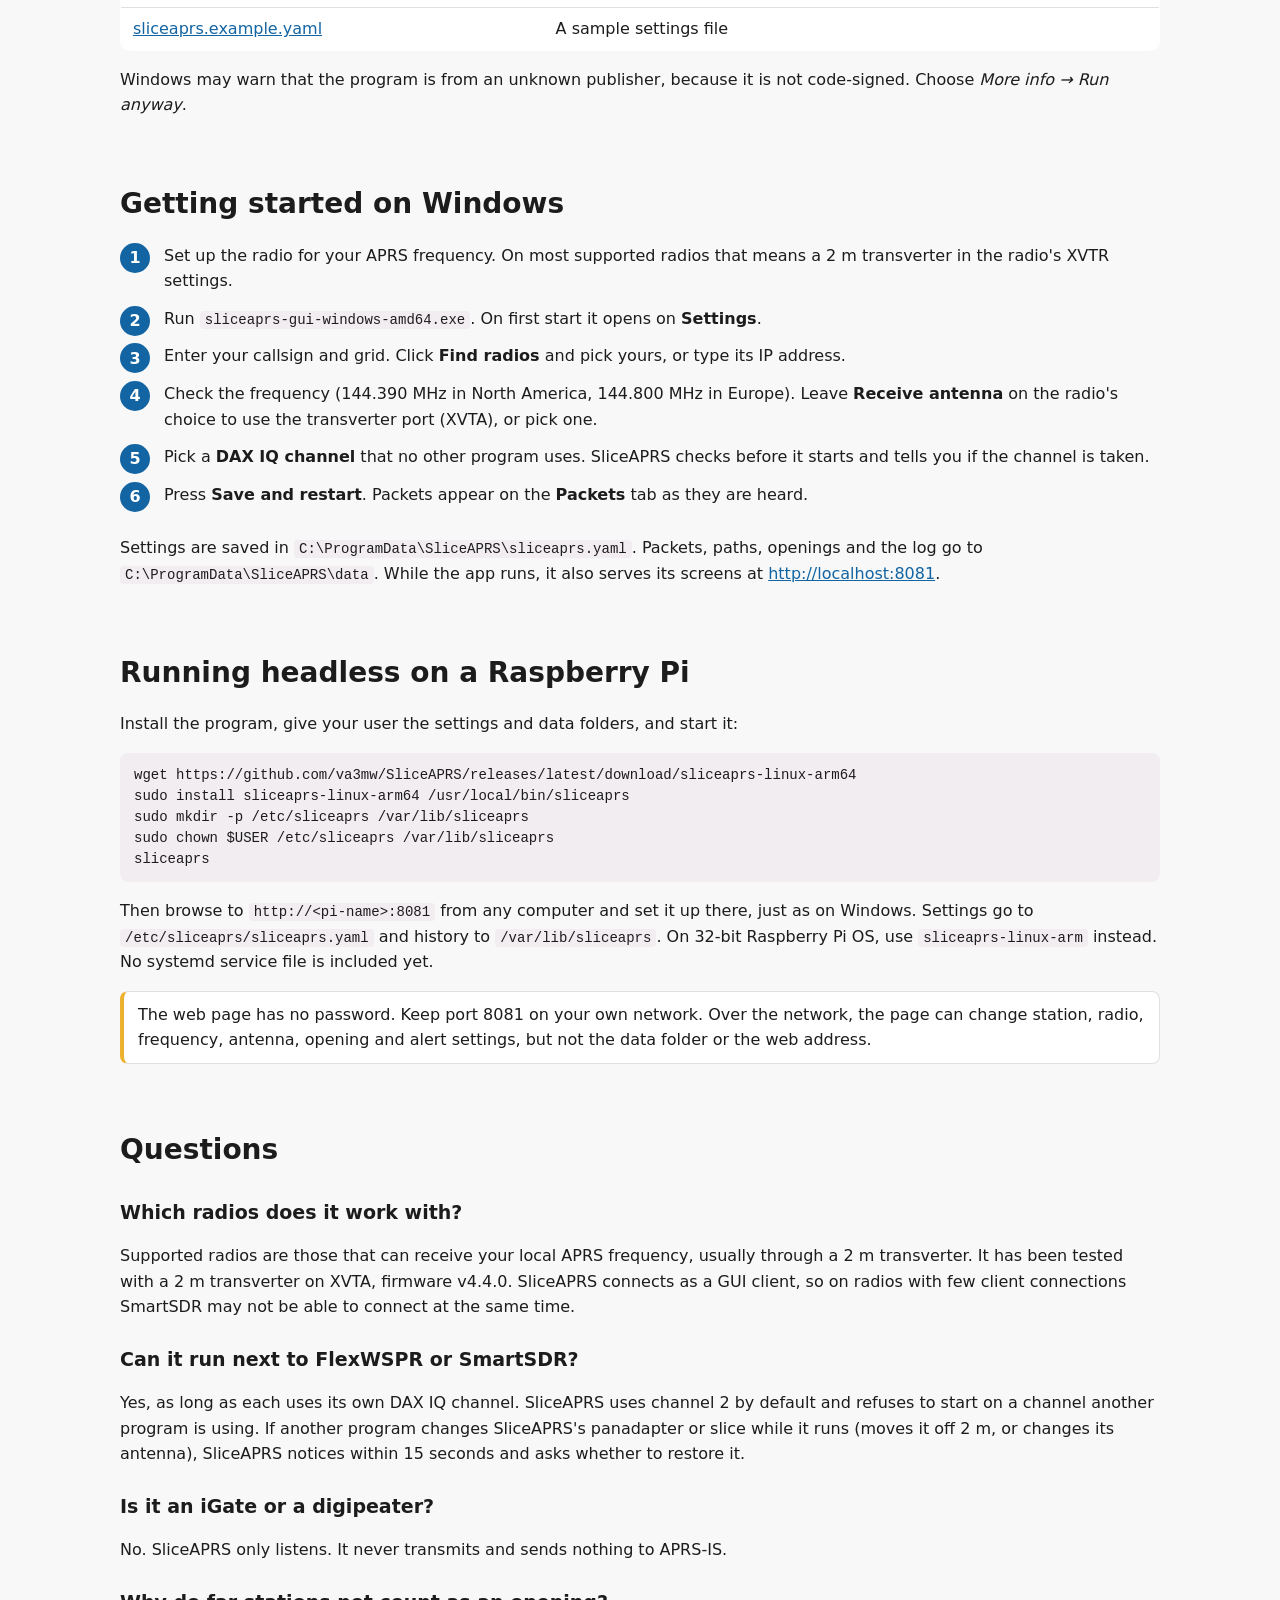
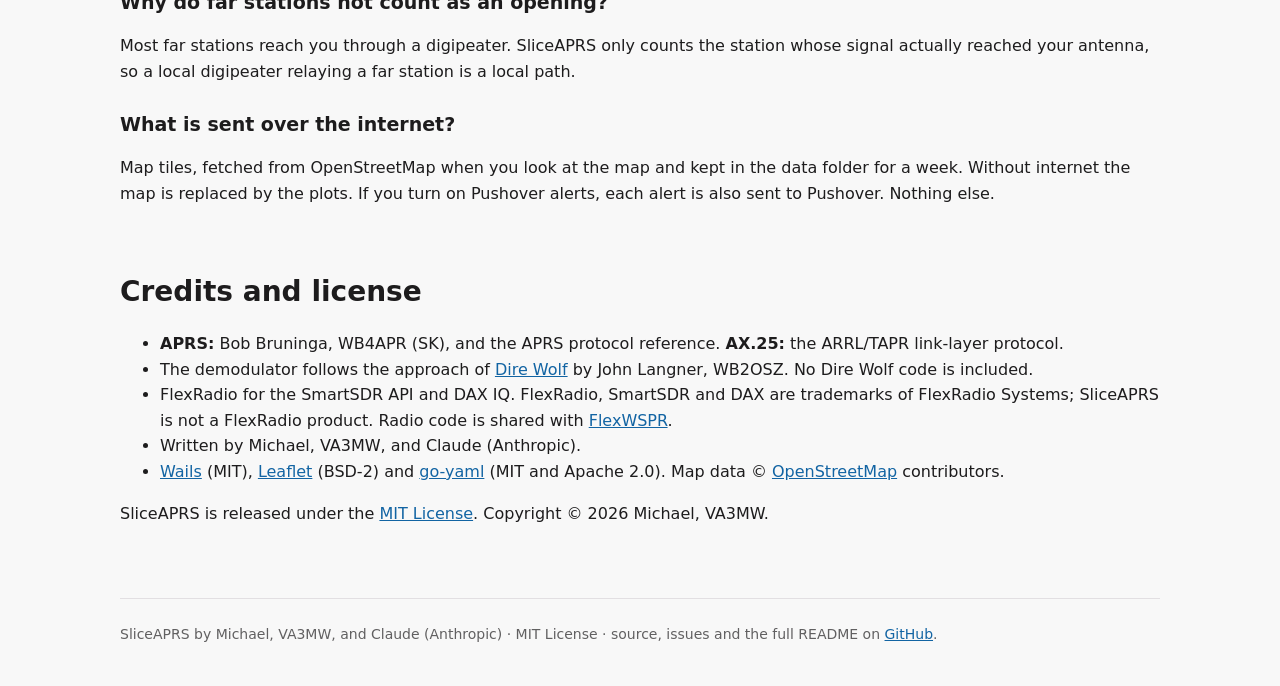
==== commit e425a2b6: "Version 0.1.5; radio check on the user page Co-Authored-By: Claude Opus 5.5 <noreply@anthropic.com>" ====
--- a/docs/index.html
+++ b/docs/index.html
@@ -214,7 +214,7 @@
   <h3>Which radios does it work with?</h3>
   <p>Supported radios are those that can receive your local APRS frequency, usually through a 2 m transverter. It has been tested with a 2 m transverter on XVTA, firmware v4.4.0. SliceAPRS connects as a GUI client, so on radios with few client connections SmartSDR may not be able to connect at the same time.</p>
   <h3>Can it run next to FlexWSPR or SmartSDR?</h3>
-  <p>Yes, as long as each uses its own DAX IQ channel. SliceAPRS uses channel 2 by default and refuses to start on a channel another program is using.</p>
+  <p>Yes, as long as each uses its own DAX IQ channel. SliceAPRS uses channel 2 by default and refuses to start on a channel another program is using. If another program changes SliceAPRS's panadapter or slice while it runs (moves it off 2 m, or changes its antenna), SliceAPRS notices within 15 seconds and asks whether to restore it.</p>
   <h3>Is it an iGate or a digipeater?</h3>
   <p>No. SliceAPRS only listens. It never transmits and sends nothing to APRS-IS.</p>
   <h3>Why do far stations not count as an opening?</h3>
